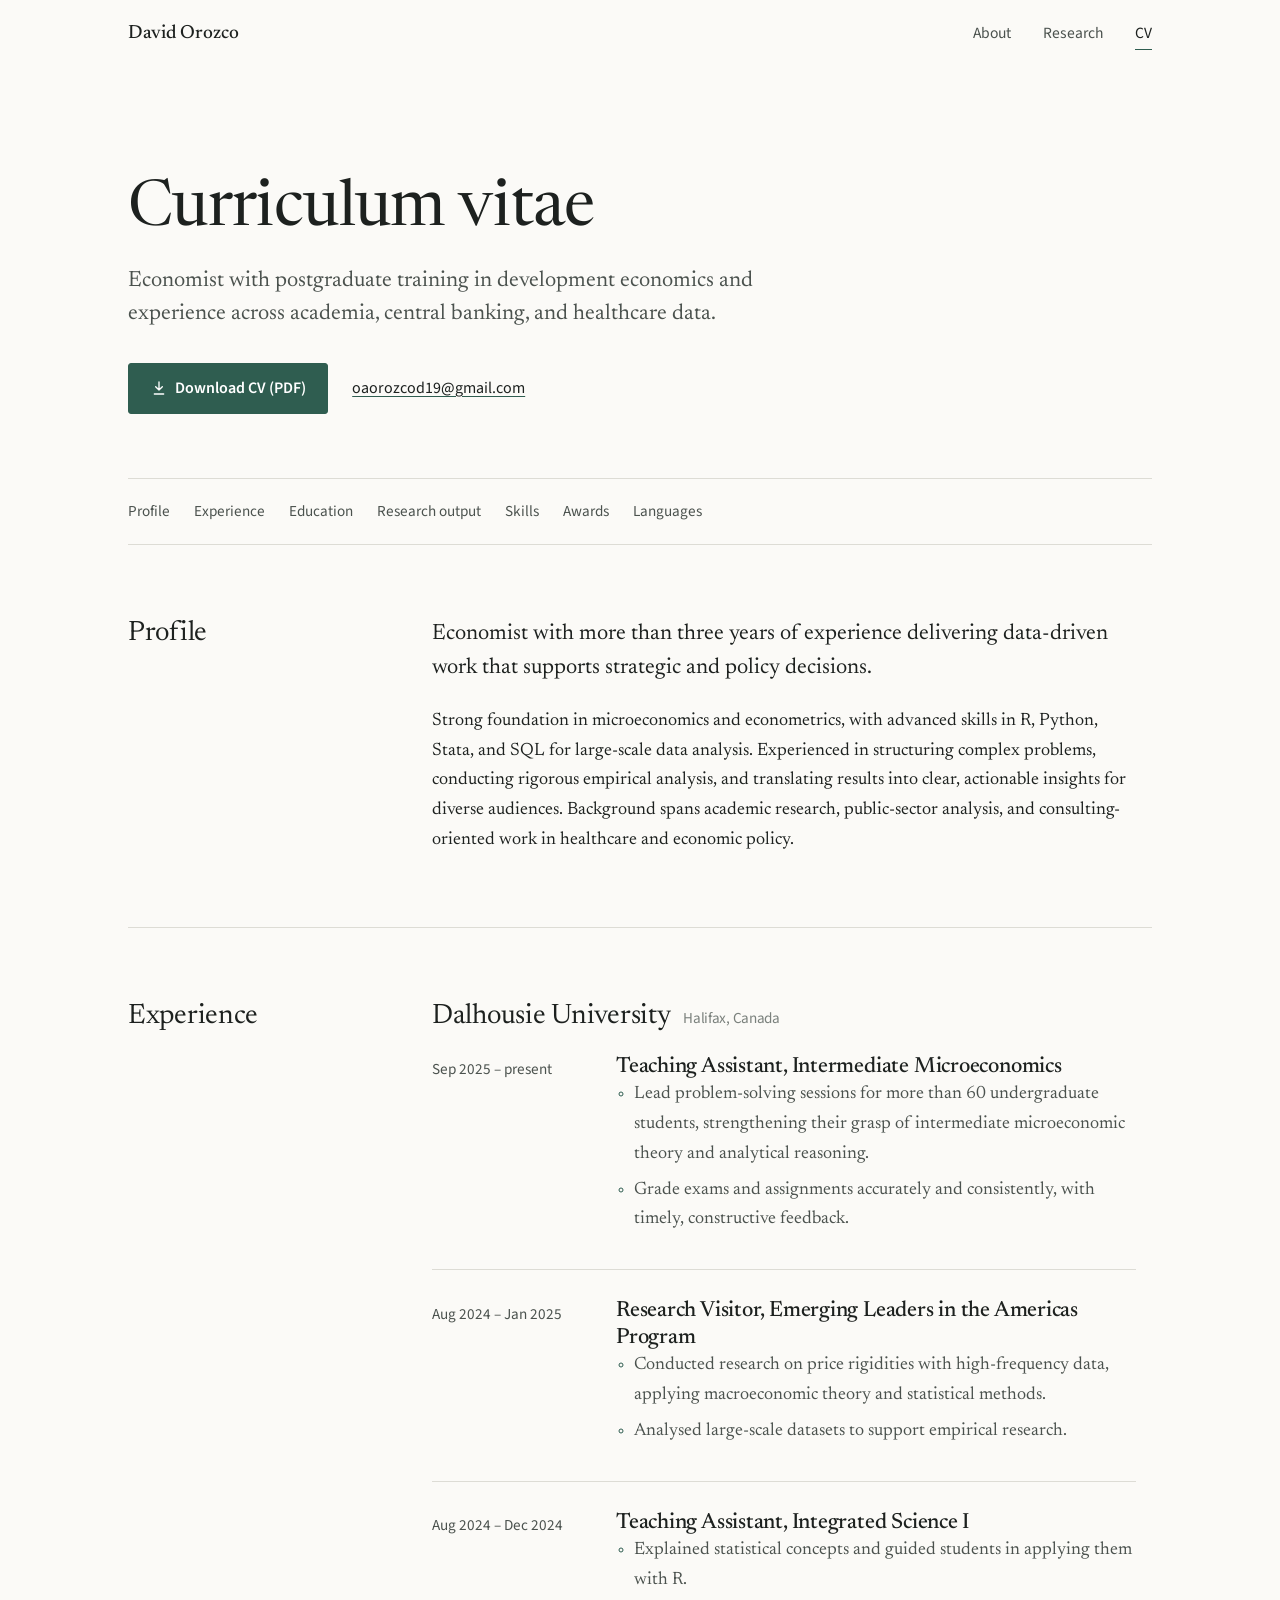
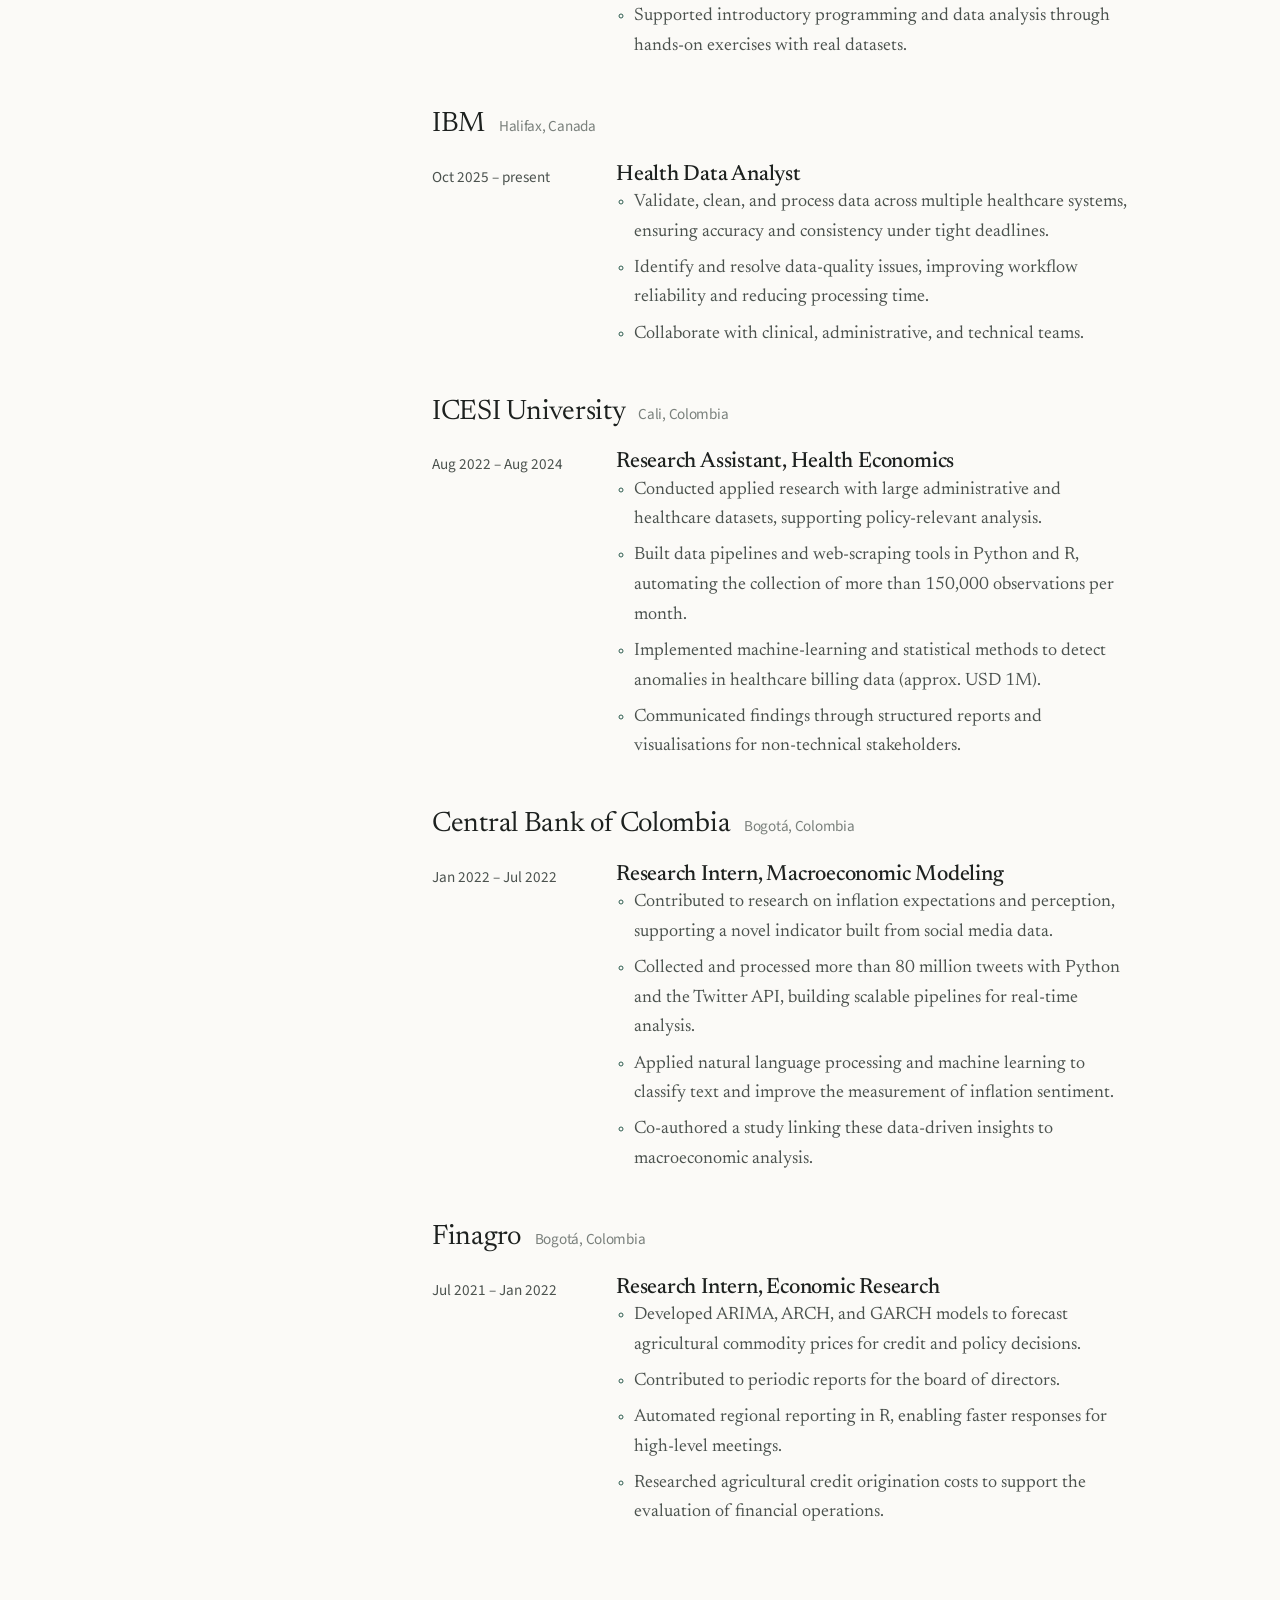
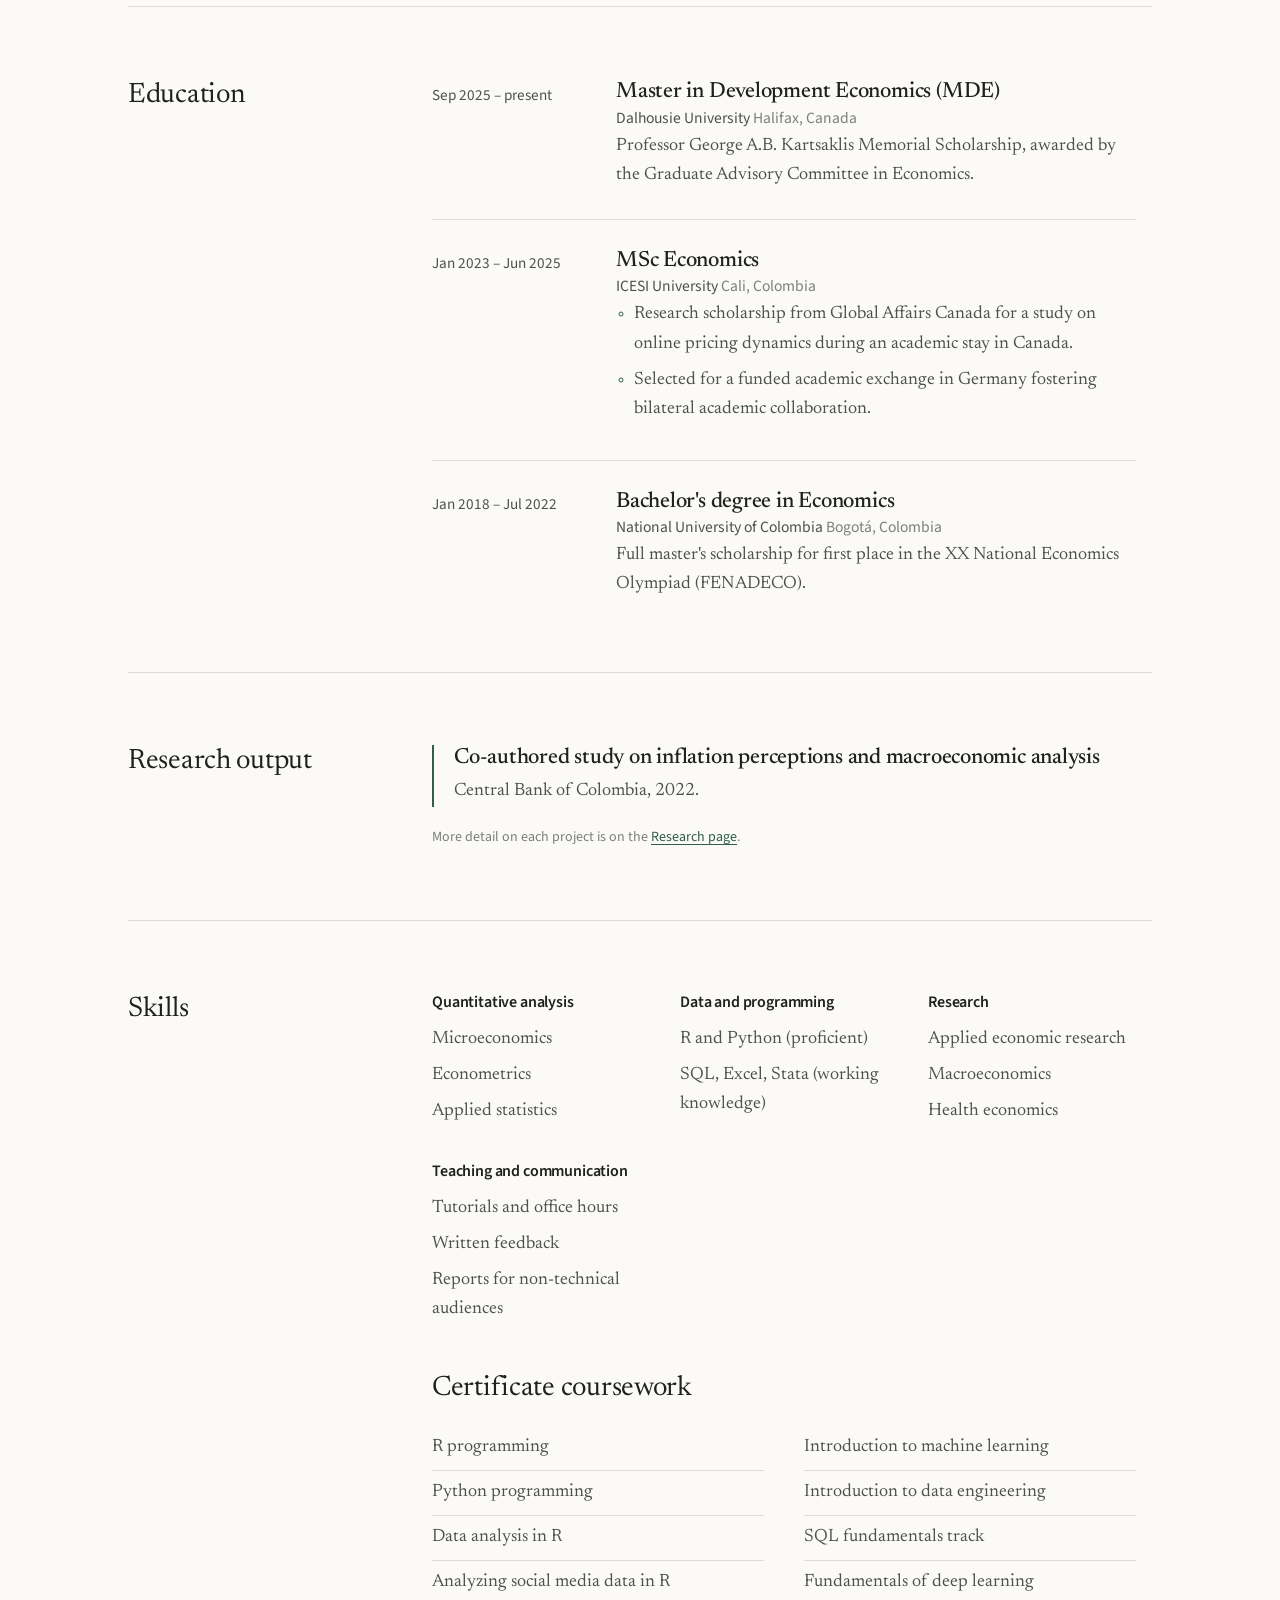
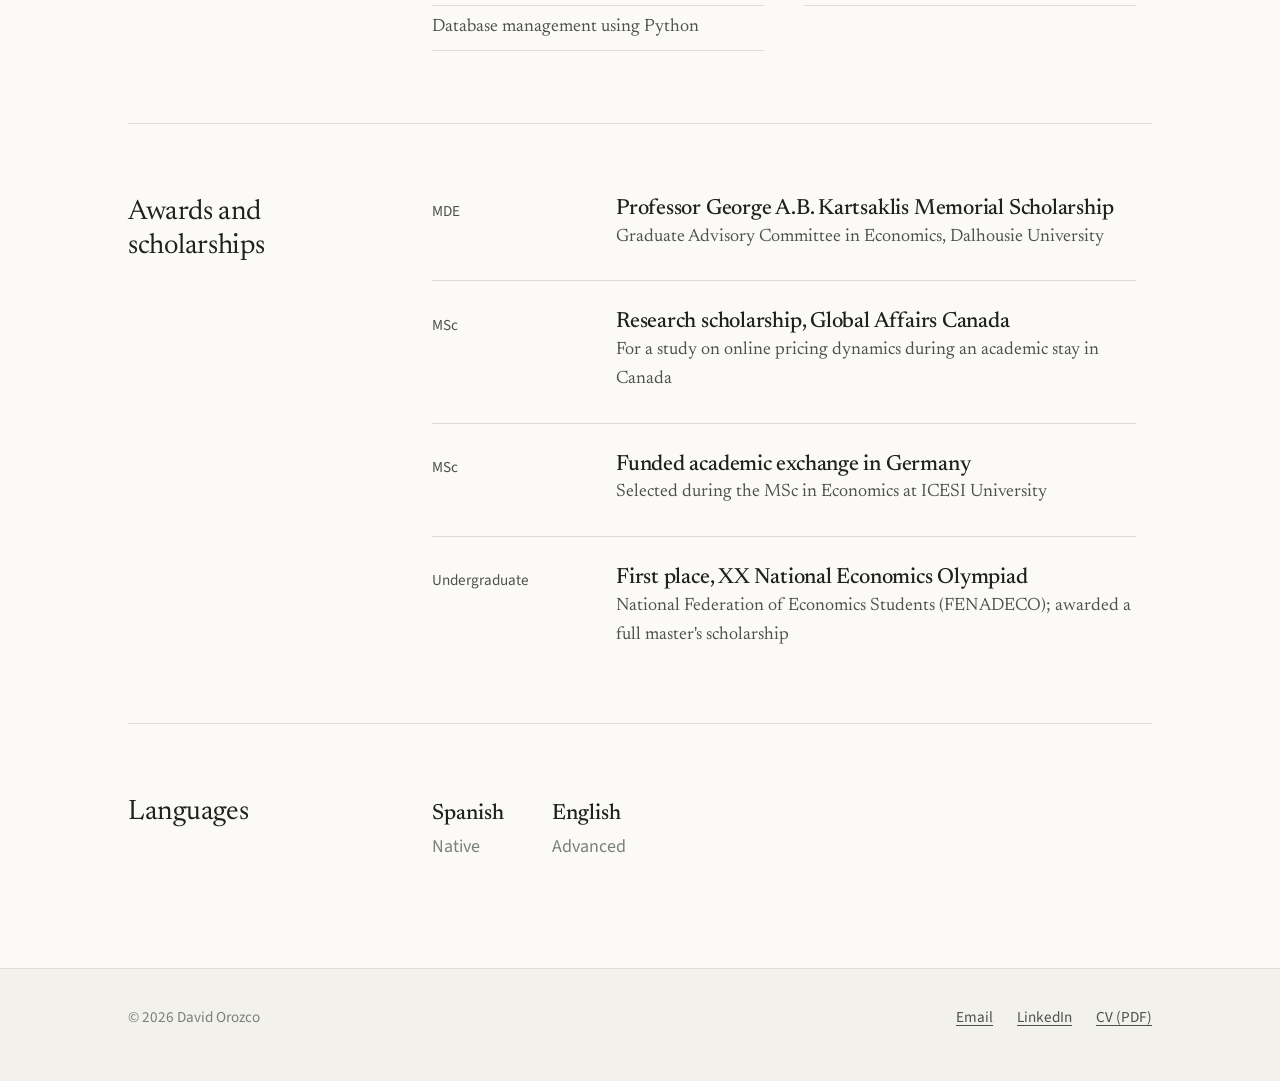
==== cv.html @ cde1f17e "Initial commit" ====
<!DOCTYPE html>
<html lang="en">
<head>
  <meta charset="utf-8">
  <meta name="viewport" content="width=device-width, initial-scale=1">
  <title>CV | David Orozco</title>
  <meta name="description" content="Curriculum vitae of David Orozco, economist.">
  <link rel="icon" href="assets/img/favicon.svg" type="image/svg+xml">
  <link rel="preconnect" href="https://fonts.googleapis.com">
  <link rel="preconnect" href="https://fonts.gstatic.com" crossorigin>
  <link href="https://fonts.googleapis.com/css2?family=Newsreader:ital,opsz,wght@0,6..72,300..600;1,6..72,400&family=Source+Sans+3:wght@400;600&display=swap" rel="stylesheet">
  <link rel="stylesheet" href="styles.css">
  <script>document.documentElement.classList.add('js');</script>
</head>
<body>
  <a class="skip-link" href="#main">Skip to content</a>

  <header class="site-header">
    <div class="site-header__inner">
      <a class="site-name" href="index.html">David Orozco</a>
      <button class="nav-toggle" type="button" aria-expanded="false" aria-controls="site-nav">Menu</button>
      <nav class="site-nav" id="site-nav" aria-label="Main">
        <ul>
          <li><a href="index.html">About</a></li>
          <li><a href="research.html">Research</a></li>
          <li><a href="cv.html" aria-current="page">CV</a></li>
        </ul>
      </nav>
    </div>
  </header>

  <main id="main">
    <div class="wrap">

      <header class="page-intro">
        <h1>Curriculum vitae</h1>
        <p>Economist with postgraduate training in development economics and experience across academia, central banking, and healthcare data.</p>
        <div class="actions">
          <a class="button" href="assets/cv/David_Orozco_CV.pdf" download>
            <svg class="icon" viewBox="0 0 24 24" fill="none" stroke="currentColor" stroke-width="2" stroke-linecap="round" stroke-linejoin="round" aria-hidden="true"><path d="M12 3v12M7 10l5 5 5-5M5 21h14"/></svg>
            Download CV (PDF)
          </a>
          <a class="text-link" href="mailto:oaorozcod19@gmail.com">oaorozcod19@gmail.com</a>
        </div>
      </header>

      <nav aria-label="CV sections">
        <ul class="cv-contents">
          <li><a href="#profile">Profile</a></li>
          <li><a href="#experience">Experience</a></li>
          <li><a href="#education">Education</a></li>
          <li><a href="#output">Research output</a></li>
          <li><a href="#skills">Skills</a></li>
          <li><a href="#awards">Awards</a></li>
          <li><a href="#languages">Languages</a></li>
        </ul>
      </nav>

      <!-- ===== Profile ===== -->
      <section class="section" aria-labelledby="profile">
        <h2 class="section__title" id="profile">Profile</h2>
        <div class="section__body">
          <p class="lede">Economist with more than three years of experience delivering data-driven work that supports strategic and policy decisions.</p>
          <p>Strong foundation in microeconomics and econometrics, with advanced skills in R, Python, Stata, and SQL for large-scale data analysis. Experienced in structuring complex problems, conducting rigorous empirical analysis, and translating results into clear, actionable insights for diverse audiences. Background spans academic research, public-sector analysis, and consulting-oriented work in healthcare and economic policy.</p>
        </div>
      </section>

      <!-- ===== Experience ===== -->
      <section class="section" aria-labelledby="experience">
        <h2 class="section__title" id="experience">Experience</h2>
        <div class="section__body">

          <!-- Dalhousie -->
          <div class="org-group">
            <h3 class="org-group__name">Dalhousie University <small>Halifax, Canada</small></h3>
            <ul class="entries">
              <li class="entry">
                <p class="entry__date">Sep 2025 – present</p>
                <div>
                  <h4 class="entry__title">Teaching Assistant, Intermediate Microeconomics</h4>
                  <ul>
                    <li>Lead problem-solving sessions for more than 60 undergraduate students, strengthening their grasp of intermediate microeconomic theory and analytical reasoning.</li>
                    <li>Grade exams and assignments accurately and consistently, with timely, constructive feedback.</li>
                  </ul>
                </div>
              </li>
              <li class="entry">
                <p class="entry__date">Aug 2024 – Jan 2025</p>
                <div>
                  <h4 class="entry__title">Research Visitor, Emerging Leaders in the Americas Program</h4>
                  <ul>
                    <li>Conducted research on price rigidities with high-frequency data, applying macroeconomic theory and statistical methods.</li>
                    <li>Analysed large-scale datasets to support empirical research.</li>
                  </ul>
                </div>
              </li>
              <li class="entry">
                <p class="entry__date">Aug 2024 – Dec 2024</p>
                <div>
                  <h4 class="entry__title">Teaching Assistant, Integrated Science I</h4>
                  <ul>
                    <li>Explained statistical concepts and guided students in applying them with R.</li>
                    <li>Supported introductory programming and data analysis through hands-on exercises with real datasets.</li>
                  </ul>
                </div>
              </li>
            </ul>
          </div>

          <!-- IBM -->
          <div class="org-group">
            <h3 class="org-group__name">IBM <small>Halifax, Canada</small></h3>
            <ul class="entries">
              <li class="entry">
                <p class="entry__date">Oct 2025 – present</p>
                <div>
                  <h4 class="entry__title">Health Data Analyst</h4>
                  <ul>
                    <li>Validate, clean, and process data across multiple healthcare systems, ensuring accuracy and consistency under tight deadlines.</li>
                    <li>Identify and resolve data-quality issues, improving workflow reliability and reducing processing time.</li>
                    <li>Collaborate with clinical, administrative, and technical teams.</li>
                  </ul>
                </div>
              </li>
            </ul>
          </div>

          <!-- ICESI -->
          <div class="org-group">
            <h3 class="org-group__name">ICESI University <small>Cali, Colombia</small></h3>
            <ul class="entries">
              <li class="entry">
                <p class="entry__date">Aug 2022 – Aug 2024</p>
                <div>
                  <h4 class="entry__title">Research Assistant, Health Economics</h4>
                  <ul>
                    <li>Conducted applied research with large administrative and healthcare datasets, supporting policy-relevant analysis.</li>
                    <li>Built data pipelines and web-scraping tools in Python and R, automating the collection of more than 150,000 observations per month.</li>
                    <li>Implemented machine-learning and statistical methods to detect anomalies in healthcare billing data (approx. USD 1M).</li>
                    <li>Communicated findings through structured reports and visualisations for non-technical stakeholders.</li>
                  </ul>
                </div>
              </li>
            </ul>
          </div>

          <!-- Central Bank -->
          <div class="org-group">
            <h3 class="org-group__name">Central Bank of Colombia <small>Bogotá, Colombia</small></h3>
            <ul class="entries">
              <li class="entry">
                <p class="entry__date">Jan 2022 – Jul 2022</p>
                <div>
                  <h4 class="entry__title">Research Intern, Macroeconomic Modeling</h4>
                  <ul>
                    <li>Contributed to research on inflation expectations and perception, supporting a novel indicator built from social media data.</li>
                    <li>Collected and processed more than 80 million tweets with Python and the Twitter API, building scalable pipelines for real-time analysis.</li>
                    <li>Applied natural language processing and machine learning to classify text and improve the measurement of inflation sentiment.</li>
                    <li>Co-authored a study linking these data-driven insights to macroeconomic analysis.</li>
                  </ul>
                </div>
              </li>
            </ul>
          </div>

          <!-- Finagro -->
          <div class="org-group">
            <h3 class="org-group__name">Finagro <small>Bogotá, Colombia</small></h3>
            <ul class="entries">
              <li class="entry">
                <p class="entry__date">Jul 2021 – Jan 2022</p>
                <div>
                  <h4 class="entry__title">Research Intern, Economic Research</h4>
                  <ul>
                    <li>Developed ARIMA, ARCH, and GARCH models to forecast agricultural commodity prices for credit and policy decisions.</li>
                    <li>Contributed to periodic reports for the board of directors.</li>
                    <li>Automated regional reporting in R, enabling faster responses for high-level meetings.</li>
                    <li>Researched agricultural credit origination costs to support the evaluation of financial operations.</li>
                  </ul>
                </div>
              </li>
            </ul>
          </div>

        </div>
      </section>

      <!-- ===== Education ===== -->
      <section class="section" aria-labelledby="education">
        <h2 class="section__title" id="education">Education</h2>
        <div class="section__body">
          <ul class="entries">
            <li class="entry">
              <p class="entry__date">Sep 2025 – present</p>
              <div>
                <h3 class="entry__title">Master in Development Economics (MDE)</h3>
                <p class="entry__org">Dalhousie University <span class="place">Halifax, Canada</span></p>
                <p>Professor George A.B. Kartsaklis Memorial Scholarship, awarded by the Graduate Advisory Committee in Economics.</p>
              </div>
            </li>
            <li class="entry">
              <p class="entry__date">Jan 2023 – Jun 2025</p>
              <div>
                <h3 class="entry__title">MSc Economics</h3>
                <p class="entry__org">ICESI University <span class="place">Cali, Colombia</span></p>
                <ul>
                  <li>Research scholarship from Global Affairs Canada for a study on online pricing dynamics during an academic stay in Canada.</li>
                  <li>Selected for a funded academic exchange in Germany fostering bilateral academic collaboration.</li>
                </ul>
              </div>
            </li>
            <li class="entry">
              <p class="entry__date">Jan 2018 – Jul 2022</p>
              <div>
                <h3 class="entry__title">Bachelor's degree in Economics</h3>
                <p class="entry__org">National University of Colombia <span class="place">Bogotá, Colombia</span></p>
                <p>Full master's scholarship for first place in the XX National Economics Olympiad (FENADECO).</p>
              </div>
            </li>
          </ul>
        </div>
      </section>

      <!-- ===== Research output ===== -->
      <section class="section" aria-labelledby="output">
        <h2 class="section__title" id="output">Research output</h2>
        <div class="section__body">
          <div class="output-item">
            <h3>Co-authored study on inflation perceptions and macroeconomic analysis</h3>
            <p>Central Bank of Colombia, 2022.</p>
          </div>
          <p class="section__note" style="margin-top:1.25rem">More detail on each project is on the <a href="research.html">Research page</a>.</p>
        </div>
      </section>

      <!-- ===== Skills ===== -->
      <section class="section" aria-labelledby="skills">
        <h2 class="section__title" id="skills">Skills</h2>
        <div class="section__body">
          <div class="tool-groups">
            <div>
              <h3>Quantitative analysis</h3>
              <ul>
                <li>Microeconomics</li>
                <li>Econometrics</li>
                <li>Applied statistics</li>
              </ul>
            </div>
            <div>
              <h3>Data and programming</h3>
              <ul>
                <li>R and Python (proficient)</li>
                <li>SQL, Excel, Stata (working knowledge)</li>
              </ul>
            </div>
            <div>
              <h3>Research</h3>
              <ul>
                <li>Applied economic research</li>
                <li>Macroeconomics</li>
                <li>Health economics</li>
              </ul>
            </div>
            <div>
              <h3>Teaching and communication</h3>
              <ul>
                <li>Tutorials and office hours</li>
                <li>Written feedback</li>
                <li>Reports for non-technical audiences</li>
              </ul>
            </div>
          </div>

          <h3 class="org-group__name" style="margin-top:2.75rem">Certificate coursework</h3>
          <ul class="cert-list">
            <li>R programming</li>
            <li>Python programming</li>
            <li>Data analysis in R</li>
            <li>Analyzing social media data in R</li>
            <li>Database management using Python</li>
            <li>Introduction to machine learning</li>
            <li>Introduction to data engineering</li>
            <li>SQL fundamentals track</li>
            <li>Fundamentals of deep learning</li>
          </ul>
        </div>
      </section>

      <!-- ===== Awards ===== -->
      <section class="section" aria-labelledby="awards">
        <h2 class="section__title" id="awards">Awards and scholarships</h2>
        <div class="section__body">
          <ul class="entries">
            <li class="entry">
              <p class="entry__date">MDE</p>
              <div>
                <h3 class="entry__title">Professor George A.B. Kartsaklis Memorial Scholarship</h3>
                <p>Graduate Advisory Committee in Economics, Dalhousie University</p>
              </div>
            </li>
            <li class="entry">
              <p class="entry__date">MSc</p>
              <div>
                <h3 class="entry__title">Research scholarship, Global Affairs Canada</h3>
                <p>For a study on online pricing dynamics during an academic stay in Canada</p>
              </div>
            </li>
            <li class="entry">
              <p class="entry__date">MSc</p>
              <div>
                <h3 class="entry__title">Funded academic exchange in Germany</h3>
                <p>Selected during the MSc in Economics at ICESI University</p>
              </div>
            </li>
            <li class="entry">
              <p class="entry__date">Undergraduate</p>
              <div>
                <h3 class="entry__title">First place, XX National Economics Olympiad</h3>
                <p>National Federation of Economics Students (FENADECO); awarded a full master's scholarship</p>
              </div>
            </li>
          </ul>
        </div>
      </section>

      <!-- ===== Languages ===== -->
      <section class="section" aria-labelledby="languages">
        <h2 class="section__title" id="languages">Languages</h2>
        <div class="section__body">
          <ul class="lang-list">
            <li><strong>Spanish</strong><span>Native</span></li>
            <li><strong>English</strong><span>Advanced</span></li>
          </ul>
        </div>
      </section>

    </div>
  </main>

  <footer class="site-footer">
    <div class="site-footer__inner">
      <p>&copy; <span data-year>2026</span> David Orozco</p>
      <ul>
        <li><a href="mailto:oaorozcod19@gmail.com">Email</a></li>
        <li><a href="https://www.linkedin.com/in/davoroz06/" target="_blank" rel="noopener">LinkedIn</a></li>
        <li><a href="assets/cv/David_Orozco_CV.pdf" download>CV (PDF)</a></li>
      </ul>
    </div>
  </footer>

  <script src="script.js"></script>
</body>
</html>
---- styles.css ----
/* ==========================================================================
   David Orozco — Academic website
   One stylesheet for all pages. Edit the tokens in :root to restyle the site.
   ========================================================================== */

/* ---------- 1. Design tokens ---------- */
:root {
  /* Colour */
  --paper:        #FBFAF7;   /* page background, warm light */
  --paper-deep:   #F2F1EC;   /* subtle panels */
  --ink:          #1D211F;   /* main text */
  --ink-soft:     #4B524E;   /* secondary text */
  --ink-faint:    #7A807C;   /* dates, meta */
  --rule:         #DDDCD5;   /* hairlines */
  --accent:       #2F5D50;   /* bottle green: the single accent */
  --accent-dark:  #224238;
  --accent-tint:  #E6EEEA;

  /* Type */
  --serif: "Newsreader", "Iowan Old Style", "Palatino Linotype", Palatino, Georgia, serif;
  --sans:  "Source Sans 3", "Segoe UI", "Helvetica Neue", Arial, sans-serif;

  /* Scale (roughly a 1.25 ratio) */
  --fs-small: 0.875rem;
  --fs-base:  1.125rem;
  --fs-md:    1.375rem;
  --fs-lg:    1.75rem;
  --fs-xl:    2.25rem;
  --fs-hero:  clamp(2.75rem, 7vw, 5.25rem);

  /* Layout */
  --page-max:  1120px;
  --prose-max: 40rem;
  --gutter:    clamp(1.25rem, 4vw, 3rem);
  --header-h:  4.25rem;
}

/* ---------- 2. Reset & base ---------- */
*, *::before, *::after { box-sizing: border-box; }

html {
  scroll-padding-top: calc(var(--header-h) + 1.5rem);
  -webkit-text-size-adjust: 100%;
}

body {
  margin: 0;
  background: var(--paper);
  color: var(--ink);
  font-family: var(--serif);
  font-size: var(--fs-base);
  line-height: 1.65;
  font-optical-sizing: auto;
  -webkit-font-smoothing: antialiased;
  text-rendering: optimizeLegibility;
}

img, svg { max-width: 100%; display: block; }

a {
  color: var(--accent);
  text-decoration-thickness: 1px;
  text-underline-offset: 0.2em;
}
a:hover { color: var(--accent-dark); text-decoration-thickness: 2px; }

:focus-visible {
  outline: 2px solid var(--accent);
  outline-offset: 3px;
  border-radius: 2px;
}

h1, h2, h3, h4 {
  font-family: var(--serif);
  font-weight: 500;
  line-height: 1.2;
  margin: 0;
  letter-spacing: -0.01em;
}

p { margin: 0 0 1em; }
ul { margin: 0; padding: 0; }

.skip-link {
  position: absolute;
  left: -9999px;
  top: 0.5rem;
  background: var(--ink);
  color: var(--paper);
  padding: 0.5rem 1rem;
  font-family: var(--sans);
  z-index: 100;
}
.skip-link:focus { left: 0.5rem; }

/* ---------- 3. Header & navigation ---------- */
.site-header {
  position: fixed;
  inset: 0 0 auto 0;
  z-index: 50;
  background: rgba(251, 250, 247, 0.94);
  backdrop-filter: saturate(1.2) blur(6px);
  border-bottom: 1px solid transparent;
  transition: border-color 0.2s ease;
}
.site-header.is-scrolled { border-bottom-color: var(--rule); }

.site-header__inner {
  max-width: var(--page-max);
  margin: 0 auto;
  padding: 0 var(--gutter);
  height: var(--header-h);
  display: flex;
  align-items: center;
  justify-content: space-between;
  gap: 1.5rem;
}

.site-name {
  font-family: var(--serif);
  font-size: 1.2rem;
  font-weight: 500;
  color: var(--ink);
  text-decoration: none;
}
.site-name:hover { color: var(--accent); text-decoration: none; }

.site-nav ul {
  list-style: none;
  display: flex;
  gap: 2rem;
}
.site-nav a {
  font-family: var(--sans);
  font-size: 0.975rem;
  color: var(--ink-soft);
  text-decoration: none;
  padding: 0.35rem 0;
  border-bottom: 1.5px solid transparent;
}
.site-nav a:hover { color: var(--ink); }
.site-nav a[aria-current="page"] {
  color: var(--ink);
  border-bottom-color: var(--accent);
}

/* Mobile menu button (hidden on desktop) */
.nav-toggle {
  display: none;
  background: none;
  border: 1px solid var(--rule);
  border-radius: 3px;
  padding: 0.4rem 0.75rem;
  font-family: var(--sans);
  font-size: 0.95rem;
  color: var(--ink);
  cursor: pointer;
}

/* ---------- 4. Page scaffolding ---------- */
main { padding-top: var(--header-h); }

.wrap {
  max-width: var(--page-max);
  margin: 0 auto;
  padding: 0 var(--gutter);
}

/* Page intro used on Research and CV pages */
.page-intro {
  padding: clamp(3.5rem, 9vw, 6.5rem) 0 clamp(2.5rem, 6vw, 4rem);
  border-bottom: 1px solid var(--rule);
}
.page-intro h1 {
  font-size: clamp(2.5rem, 6vw, 4rem);
  font-weight: 400;
  margin-bottom: 1rem;
}
.page-intro p {
  max-width: var(--prose-max);
  color: var(--ink-soft);
  font-size: var(--fs-md);
  line-height: 1.5;
  margin: 0;
}
.page-intro .actions { margin-top: 2rem; }

/* Two-column section: heading on the left, content on the right */
.section {
  display: grid;
  grid-template-columns: minmax(0, 15rem) minmax(0, 1fr);
  gap: 1.5rem 4rem;
  padding: clamp(2.5rem, 6vw, 4.5rem) 0;
  border-bottom: 1px solid var(--rule);
}
.section:last-of-type { border-bottom: 0; }

.section__title {
  font-size: var(--fs-lg);
  font-weight: 400;
  color: var(--ink);
}
.section__note {
  font-family: var(--sans);
  font-size: var(--fs-small);
  color: var(--ink-faint);
  margin-top: 0.6rem;
  line-height: 1.5;
}

.section__body { max-width: 44rem; }
.section__body > p:last-child { margin-bottom: 0; }

.lede {
  font-size: var(--fs-md);
  line-height: 1.55;
  color: var(--ink);
}

/* ---------- 5. Buttons & links ---------- */
.actions {
  display: flex;
  flex-wrap: wrap;
  gap: 0.75rem 1.5rem;
  align-items: center;
}

.button {
  display: inline-flex;
  align-items: center;
  gap: 0.5rem;
  font-family: var(--sans);
  font-size: 1rem;
  font-weight: 600;
  padding: 0.7rem 1.35rem;
  border-radius: 3px;
  background: var(--accent);
  color: #fff;
  text-decoration: none;
  border: 1px solid var(--accent);
  transition: background-color 0.15s ease;
}
.button:hover { background: var(--accent-dark); color: #fff; text-decoration: none; }

.text-link {
  font-family: var(--sans);
  font-size: 1rem;
  color: var(--ink);
  text-decoration: underline;
  text-decoration-color: var(--accent);
}
.text-link:hover { color: var(--accent); }

.icon { width: 1em; height: 1em; flex: none; }

/* ---------- 6. Home hero ---------- */
.hero {
  padding: clamp(3.5rem, 10vw, 7.5rem) 0 0;
}
.hero__name {
  font-size: var(--fs-hero);
  font-weight: 400;
  letter-spacing: -0.025em;
  line-height: 1.02;
}
.hero__role {
  margin-top: 1.25rem;
  max-width: 36rem;
  font-size: var(--fs-md);
  line-height: 1.45;
  color: var(--ink-soft);
}

/* The price-path line: a stylised "sticky price" series.
   A nod to David's research on price rigidities and inflation. */
.price-path {
  margin: clamp(2rem, 5vw, 3.5rem) 0 0;
  width: 100%;
  height: auto;
  color: var(--accent);
}
.price-path path {
  fill: none;
  stroke: currentColor;
  stroke-width: 1.6;
  vector-effect: non-scaling-stroke;
  stroke-linejoin: round;
}
.price-path .baseline { stroke: var(--rule); stroke-width: 1; }

/* Draw the line once on load */
.js .price-path .series {
  stroke-dasharray: var(--len, 3000);
  stroke-dashoffset: var(--len, 3000);
  animation: draw 2.4s cubic-bezier(0.45, 0.05, 0.25, 1) 0.2s forwards;
}
@keyframes draw { to { stroke-dashoffset: 0; } }

.hero__caption {
  font-family: var(--sans);
  font-size: var(--fs-small);
  color: var(--ink-faint);
  margin: 0.6rem 0 0;
}

.hero__intro {
  display: grid;
  grid-template-columns: minmax(0, 1fr) minmax(0, 18rem);
  gap: 2rem 4rem;
  align-items: start;
  padding: clamp(2.5rem, 6vw, 4rem) 0;
  border-bottom: 1px solid var(--rule);
}
.hero__intro .lede { margin: 0; max-width: 38rem; }

.fact-list { list-style: none; font-family: var(--sans); font-size: 0.975rem; }
.fact-list li { padding: 0.55rem 0; border-top: 1px solid var(--rule); }
.fact-list li:last-child { border-bottom: 1px solid var(--rule); }
.fact-list span { display: block; color: var(--ink-faint); font-size: var(--fs-small); }

/* ---------- 7. Interest list & tool list ---------- */
.interest-list { list-style: none; }
.interest-list li {
  padding: 1.1rem 0;
  border-top: 1px solid var(--rule);
}
.interest-list li:first-child { border-top: 0; padding-top: 0; }
.interest-list h3 { font-size: var(--fs-md); margin-bottom: 0.3rem; }
.interest-list p { margin: 0; color: var(--ink-soft); }

.tool-groups {
  display: grid;
  grid-template-columns: repeat(auto-fit, minmax(13rem, 1fr));
  gap: 2rem 2.5rem;
}
.tool-groups h3 {
  font-family: var(--sans);
  font-size: 1rem;
  font-weight: 600;
  margin-bottom: 0.6rem;
}
.tool-groups ul { list-style: none; }
.tool-groups li {
  padding: 0.2rem 0;
  color: var(--ink-soft);
}

.tags { list-style: none; display: flex; flex-wrap: wrap; gap: 0.4rem; margin-top: 0.9rem; }
.tags li {
  font-family: var(--sans);
  font-size: 0.85rem;
  color: var(--accent-dark);
  background: var(--accent-tint);
  padding: 0.15rem 0.6rem;
  border-radius: 2px;
}

/* ---------- 8. Projects (Research page) ---------- */
.project { padding: 2rem 0; border-top: 1px solid var(--rule); }
.project:first-child { border-top: 0; padding-top: 0; }
.project:last-child { padding-bottom: 0; }
.project h3 { font-size: var(--fs-lg); font-weight: 400; margin-bottom: 0.4rem; }
.project__meta {
  font-family: var(--sans);
  font-size: 0.95rem;
  color: var(--ink-faint);
  margin-bottom: 0.9rem;
}
.project p { color: var(--ink); }

.output-item {
  padding-left: 1.25rem;
  border-left: 2px solid var(--accent);
}
.output-item h3 { font-size: var(--fs-md); margin-bottom: 0.35rem; }
.output-item p { margin: 0; color: var(--ink-soft); }

.institutions { list-style: none; }
.institutions li {
  display: grid;
  grid-template-columns: minmax(0, 1fr) minmax(0, 1.3fr);
  gap: 0.25rem 2rem;
  padding: 0.9rem 0;
  border-top: 1px solid var(--rule);
}
.institutions li:first-child { border-top: 0; padding-top: 0; }
.institutions strong { font-weight: 500; }
.institutions span { color: var(--ink-soft); }

/* ---------- 9. CV entries ---------- */
.entries { list-style: none; }
.entry {
  display: grid;
  grid-template-columns: 9.5rem minmax(0, 1fr);
  gap: 0.5rem 2rem;
  padding: 1.75rem 0;
  border-top: 1px solid var(--rule);
}
.entry:first-child { border-top: 0; padding-top: 0; }
.entry:last-child { padding-bottom: 0; }

.entry__date {
  font-family: var(--sans);
  font-size: 0.95rem;
  color: var(--ink-faint);
  font-variant-numeric: tabular-nums;
  padding-top: 0.2rem;
}
.entry__title { font-size: var(--fs-md); font-weight: 500; }
.entry__org {
  font-family: var(--sans);
  font-size: 0.975rem;
  color: var(--accent-dark);
  margin: 0.2rem 0 0.75rem;
}
.entry__org .place { color: var(--ink-faint); }
.entry ul { padding-left: 1.1rem; }
.entry li { margin-bottom: 0.4rem; color: var(--ink-soft); }
.entry li::marker { color: var(--accent); }
.entry p { color: var(--ink-soft); margin: 0; }

/* Organisation header grouping several roles */
.org-group + .org-group { margin-top: 2.5rem; }
.org-group__name {
  font-size: var(--fs-lg);
  font-weight: 400;
  margin-bottom: 1.25rem;
}
.org-group__name small {
  font-family: var(--sans);
  font-size: 0.95rem;
  color: var(--ink-faint);
  margin-left: 0.5rem;
  font-weight: 400;
}

.cert-list {
  list-style: none;
  columns: 2 14rem;
  column-gap: 2.5rem;
}
.cert-list li {
  break-inside: avoid;
  padding: 0.45rem 0;
  border-bottom: 1px solid var(--rule);
  color: var(--ink-soft);
}

.lang-list { list-style: none; display: flex; flex-wrap: wrap; gap: 1rem 3rem; }
.lang-list strong { font-weight: 500; display: block; font-size: var(--fs-md); }
.lang-list span { font-family: var(--sans); color: var(--ink-faint); }

/* In-page CV contents */
.cv-contents {
  display: flex;
  flex-wrap: wrap;
  gap: 0.5rem 1.5rem;
  list-style: none;
  padding: 1.25rem 0;
  border-bottom: 1px solid var(--rule);
  font-family: var(--sans);
  font-size: 0.95rem;
}
.cv-contents a { color: var(--ink-soft); text-decoration: none; }
.cv-contents a:hover { color: var(--accent); text-decoration: underline; }

/* ---------- 10. Contact block & footer ---------- */
.contact-list { list-style: none; font-family: var(--sans); }
.contact-list li {
  display: flex;
  align-items: center;
  gap: 0.75rem;
  padding: 0.7rem 0;
  border-top: 1px solid var(--rule);
}
.contact-list li:first-child { border-top: 0; padding-top: 0; }
.contact-list .icon { color: var(--accent); width: 1.1rem; height: 1.1rem; }

.site-footer {
  margin-top: 2rem;
  background: var(--paper-deep);
  border-top: 1px solid var(--rule);
}
.site-footer__inner {
  max-width: var(--page-max);
  margin: 0 auto;
  padding: 2.25rem var(--gutter);
  display: flex;
  flex-wrap: wrap;
  justify-content: space-between;
  gap: 1rem 2rem;
  font-family: var(--sans);
  font-size: 0.95rem;
  color: var(--ink-faint);
}
.site-footer ul { list-style: none; display: flex; gap: 1.5rem; }
.site-footer a { color: var(--ink-soft); }
.site-footer a:hover { color: var(--accent); }

/* ---------- 11. Responsive ---------- */
@media (max-width: 860px) {
  .section { grid-template-columns: 1fr; gap: 1.25rem; }
  .hero__intro { grid-template-columns: 1fr; }
  .institutions li { grid-template-columns: 1fr; }
}

@media (max-width: 680px) {
  .nav-toggle { display: inline-block; }
  .site-nav {
    position: absolute;
    top: var(--header-h);
    left: 0;
    right: 0;
    background: var(--paper);
    border-bottom: 1px solid var(--rule);
    display: none;
  }
  .site-nav.is-open { display: block; }
  .site-nav ul { flex-direction: column; gap: 0; padding: 0.5rem var(--gutter) 1rem; }
  .site-nav a { display: block; padding: 0.75rem 0; border-bottom: 1px solid var(--rule); }
  .site-nav li:last-child a { border-bottom: 0; }
  .site-nav a[aria-current="page"] { color: var(--accent); border-bottom-color: var(--rule); }

  .entry { grid-template-columns: 1fr; gap: 0.25rem; }
  .org-group__name small { display: block; margin: 0.25rem 0 0; }
}

/* ---------- 12. Motion & print ---------- */
@media (prefers-reduced-motion: reduce) {
  *, *::before, *::after { animation: none !important; transition: none !important; }
  .js .price-path .series { stroke-dashoffset: 0; }
}

@media print {
  .site-header, .site-footer, .nav-toggle, .actions, .cv-contents, .price-path, .hero__caption { display: none !important; }
  main { padding-top: 0; }
  body { background: #fff; font-size: 11pt; }
  .section, .entry { break-inside: avoid; }
  a { color: inherit; text-decoration: none; }
}
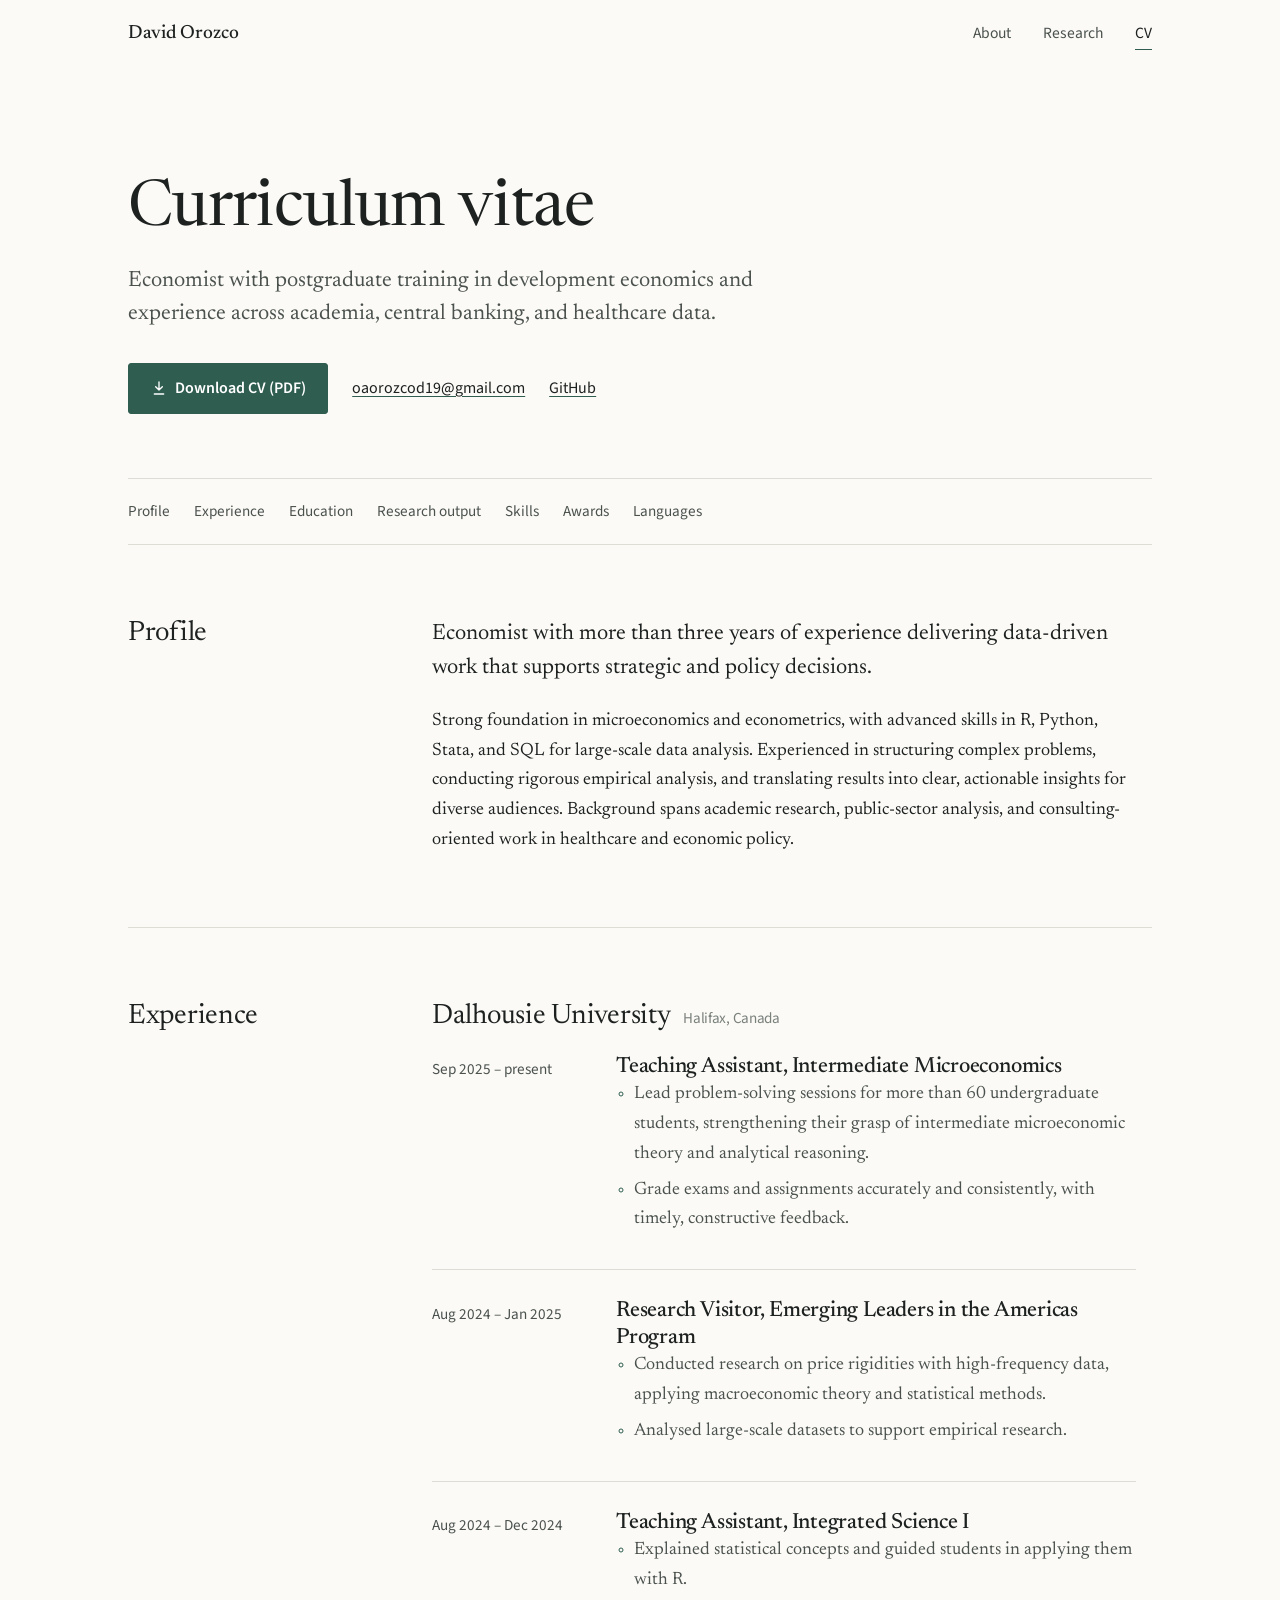
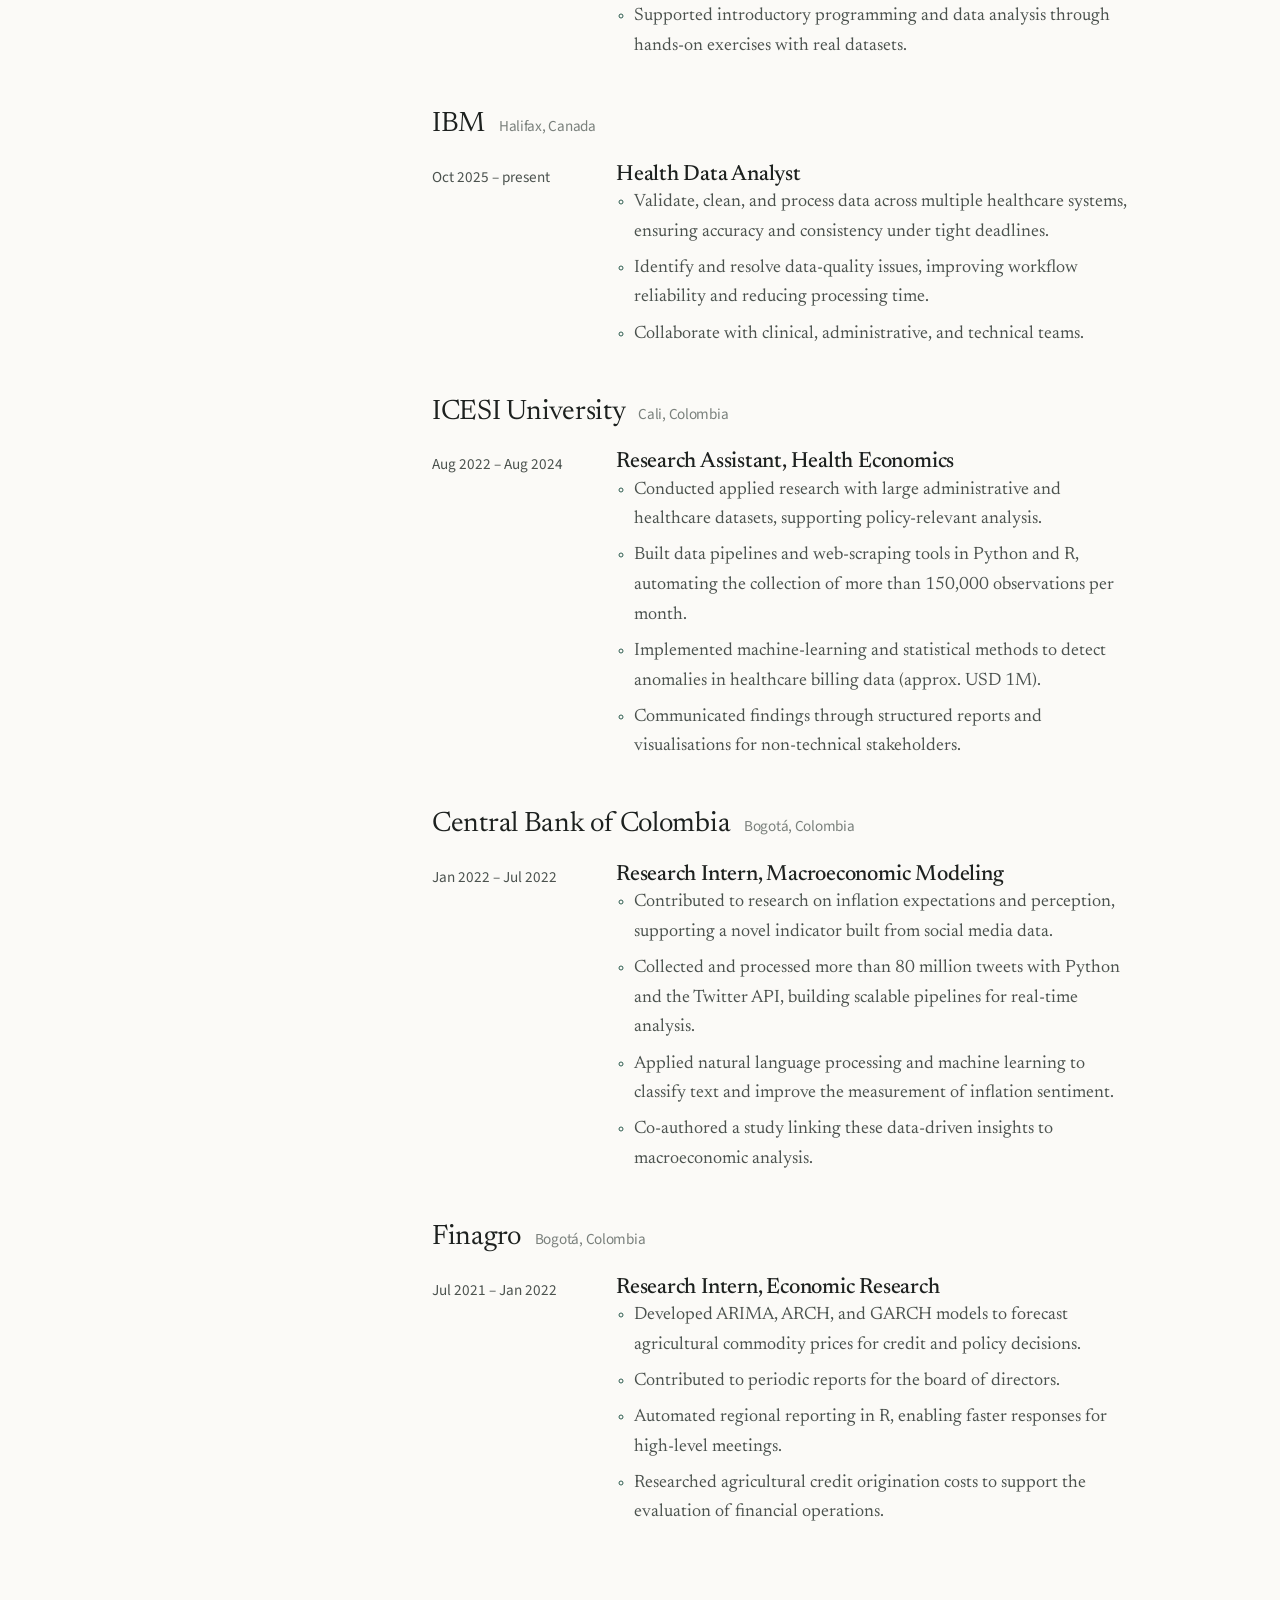
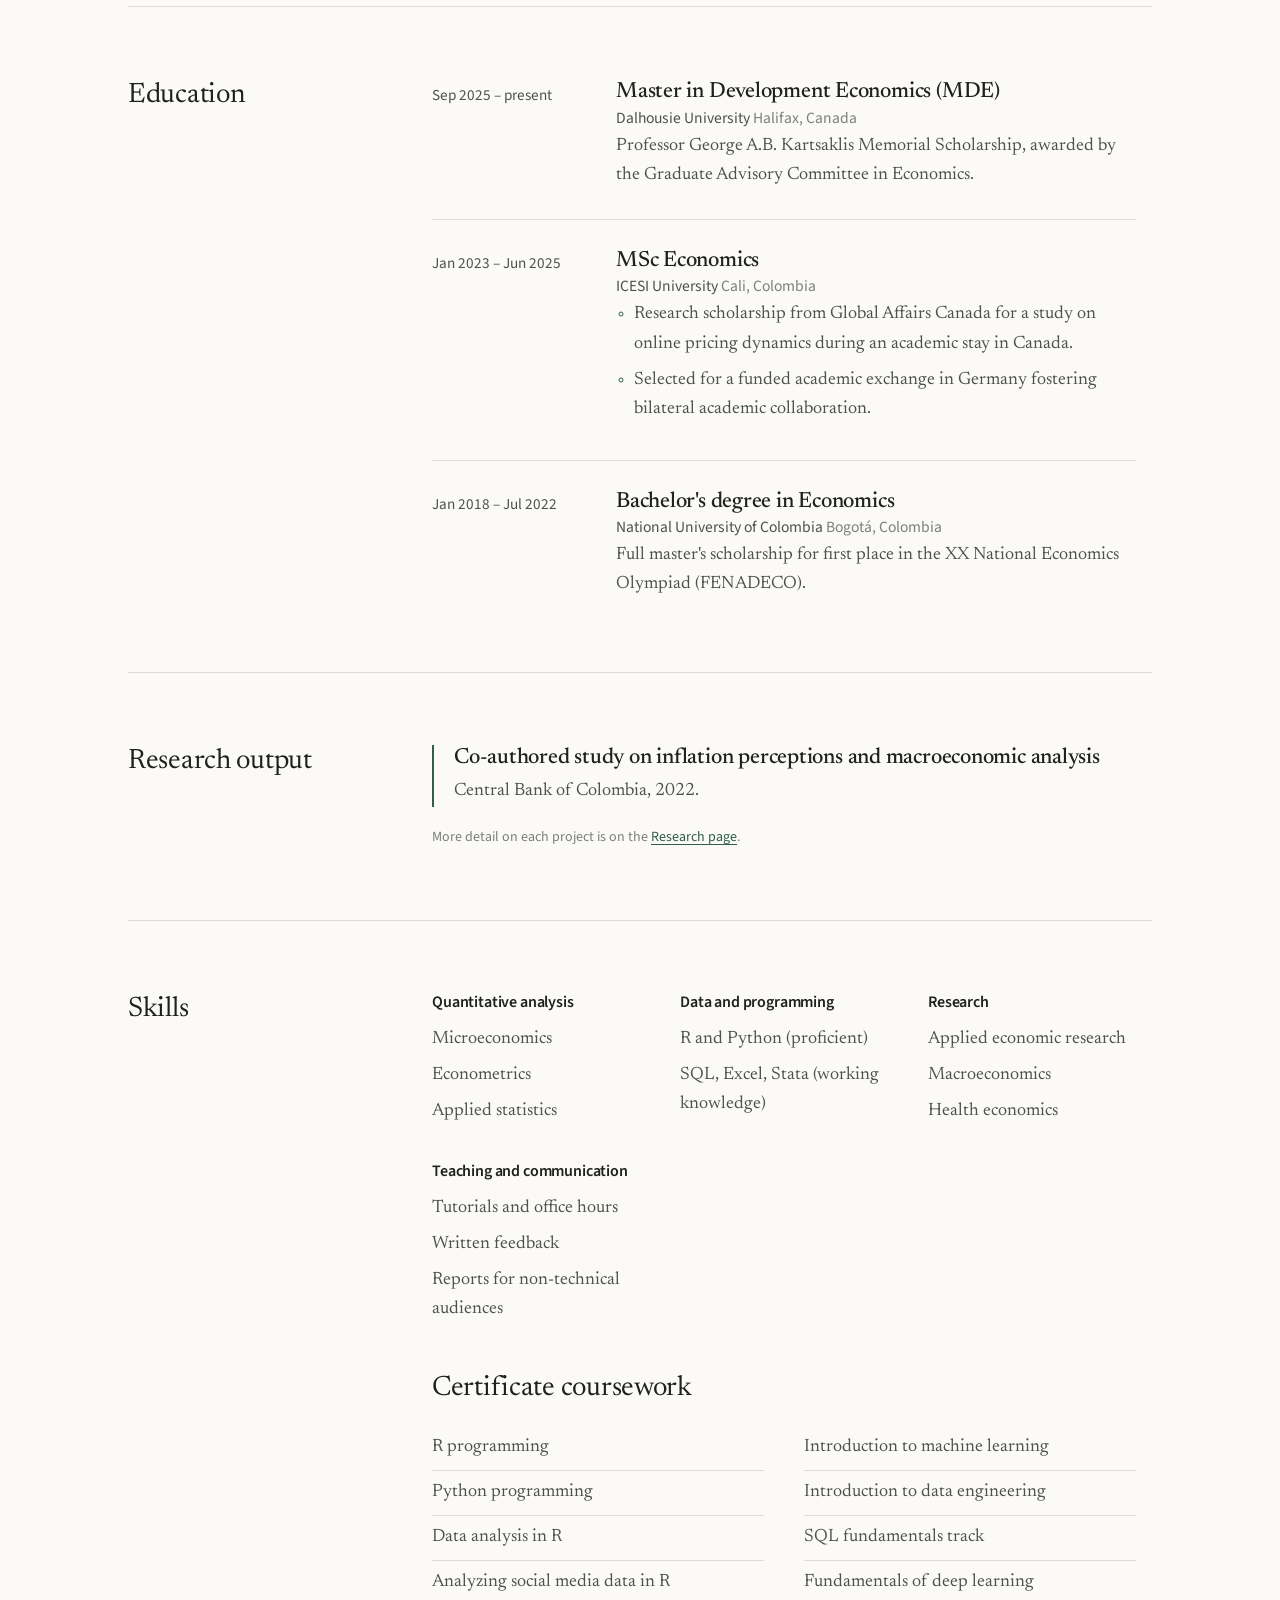
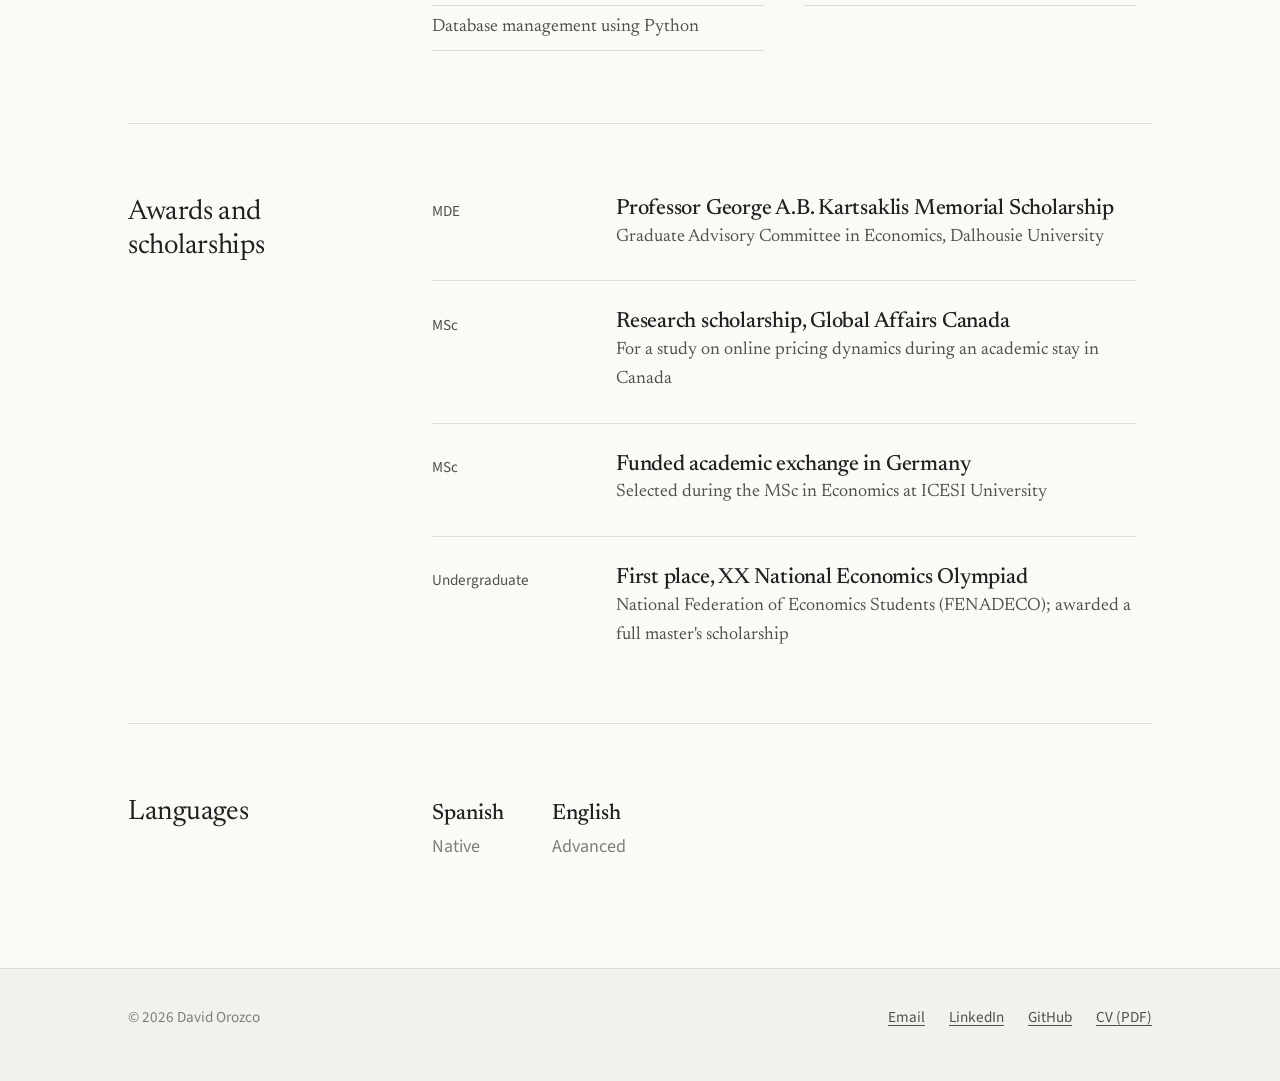
==== commit 389b5a75: "Add GitHub links and price-rigidities repo/dataset links" ====
--- a/cv.html
+++ b/cv.html
@@ -41,6 +41,7 @@
             Download CV (PDF)
           </a>
           <a class="text-link" href="mailto:oaorozcod19@gmail.com">oaorozcod19@gmail.com</a>
+          <a class="text-link" href="https://github.com/davoroz" target="_blank" rel="noopener">GitHub</a>
         </div>
       </header>
 
@@ -343,6 +344,7 @@
       <ul>
         <li><a href="mailto:oaorozcod19@gmail.com">Email</a></li>
         <li><a href="https://www.linkedin.com/in/davoroz06/" target="_blank" rel="noopener">LinkedIn</a></li>
+        <li><a href="https://github.com/davoroz" target="_blank" rel="noopener">GitHub</a></li>
         <li><a href="assets/cv/David_Orozco_CV.pdf" download>CV (PDF)</a></li>
       </ul>
     </div>
--- a/styles.css
+++ b/styles.css
@@ -367,6 +367,16 @@
   margin-bottom: 0.9rem;
 }
 .project p { color: var(--ink); }
+.project__links {
+  list-style: none;
+  padding: 0;
+  margin: 1.25rem 0 0;
+  display: flex;
+  flex-wrap: wrap;
+  gap: 0.6rem 1.75rem;
+}
+.project__links a { display: inline-flex; align-items: center; gap: 0.45rem; }
+.project__links .icon { color: var(--accent); }
 
 .output-item {
   padding-left: 1.25rem;
@@ -493,7 +503,7 @@
   font-size: 0.95rem;
   color: var(--ink-faint);
 }
-.site-footer ul { list-style: none; display: flex; gap: 1.5rem; }
+.site-footer ul { list-style: none; display: flex; flex-wrap: wrap; gap: 0.5rem 1.5rem; }
 .site-footer a { color: var(--ink-soft); }
 .site-footer a:hover { color: var(--accent); }
 
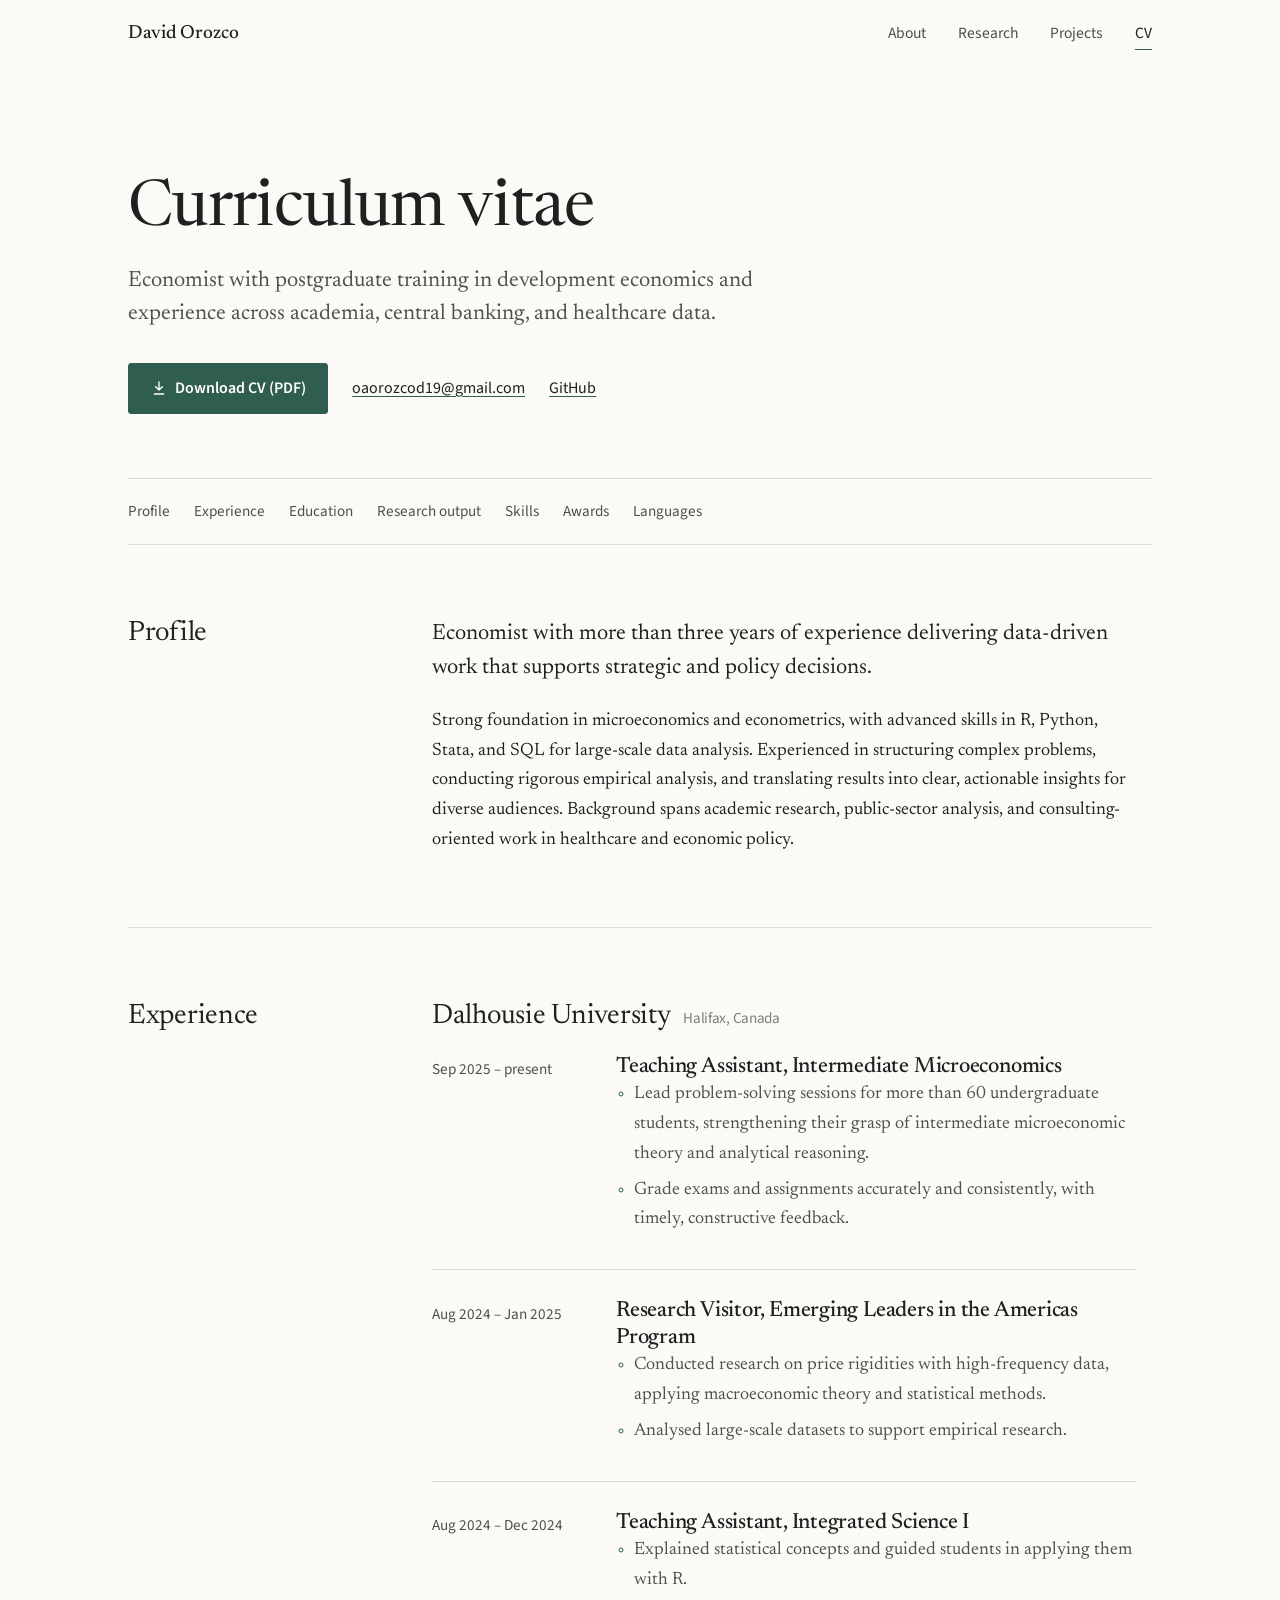
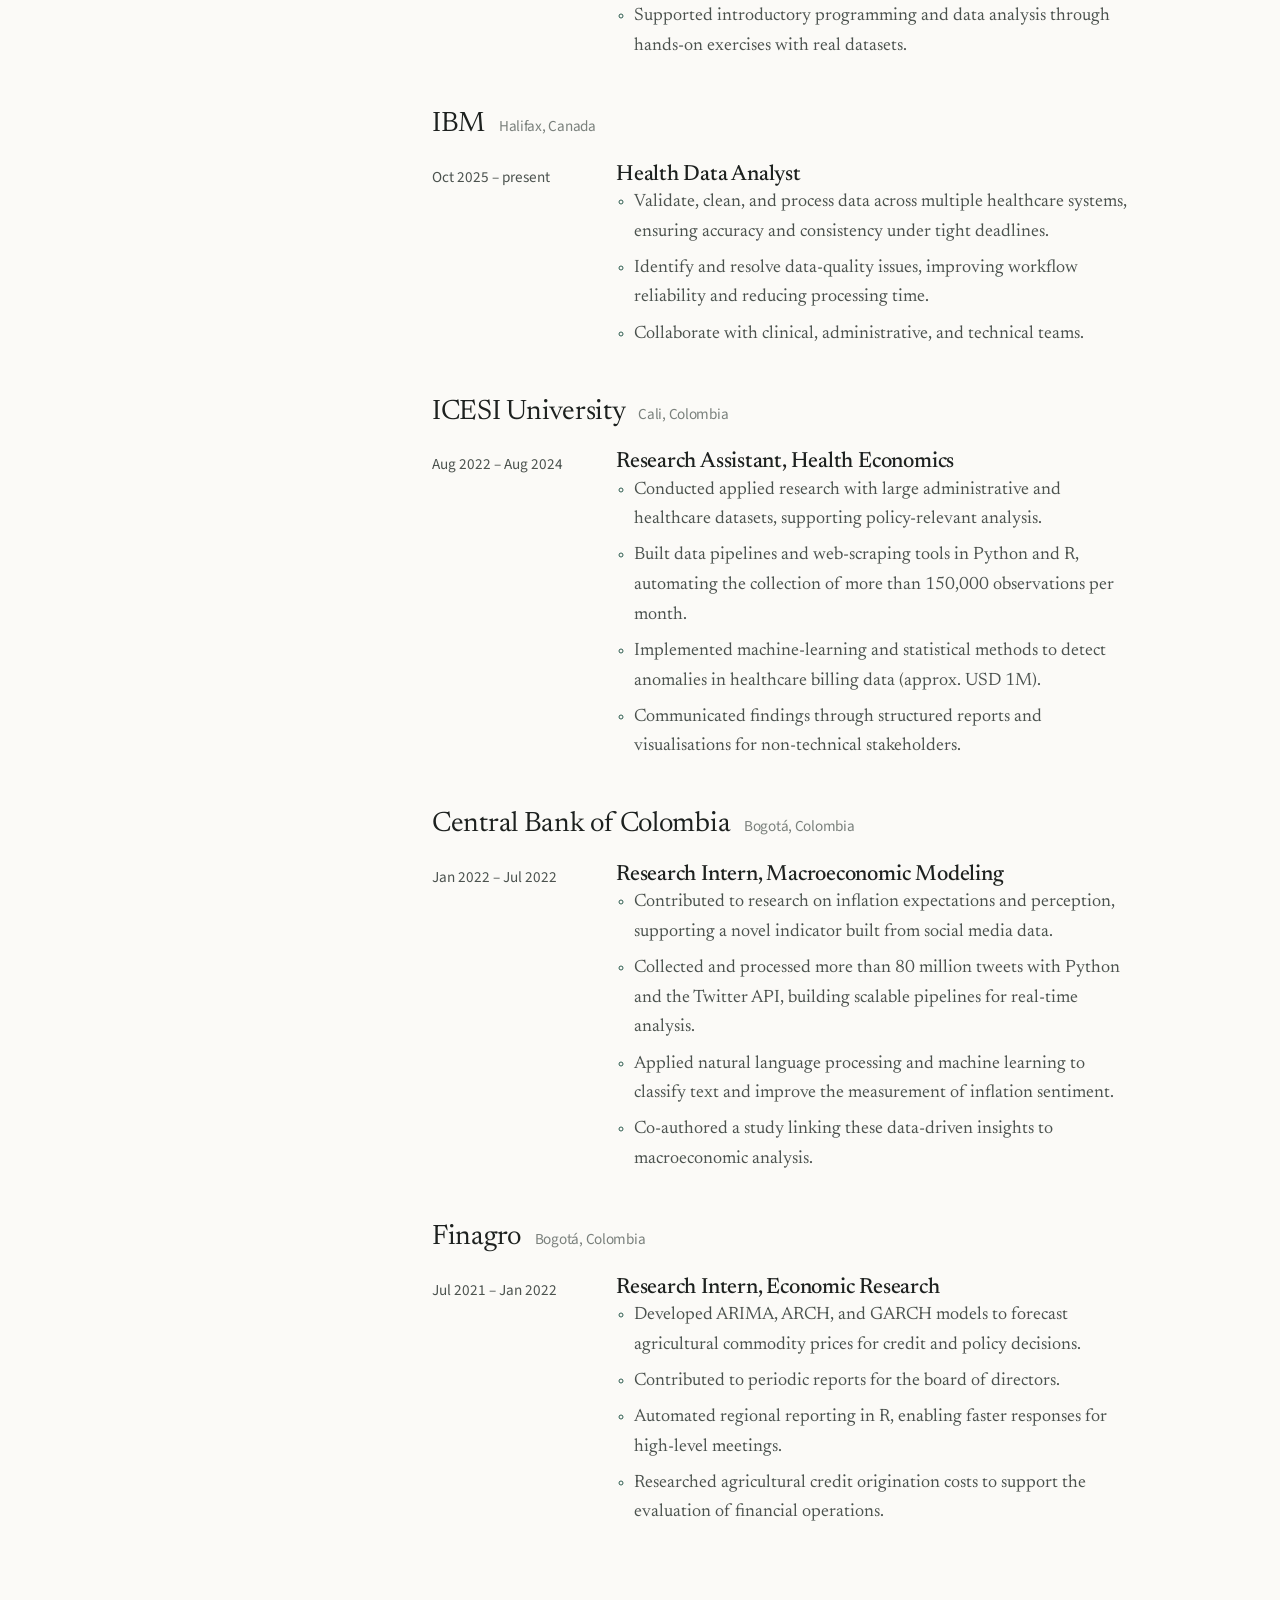
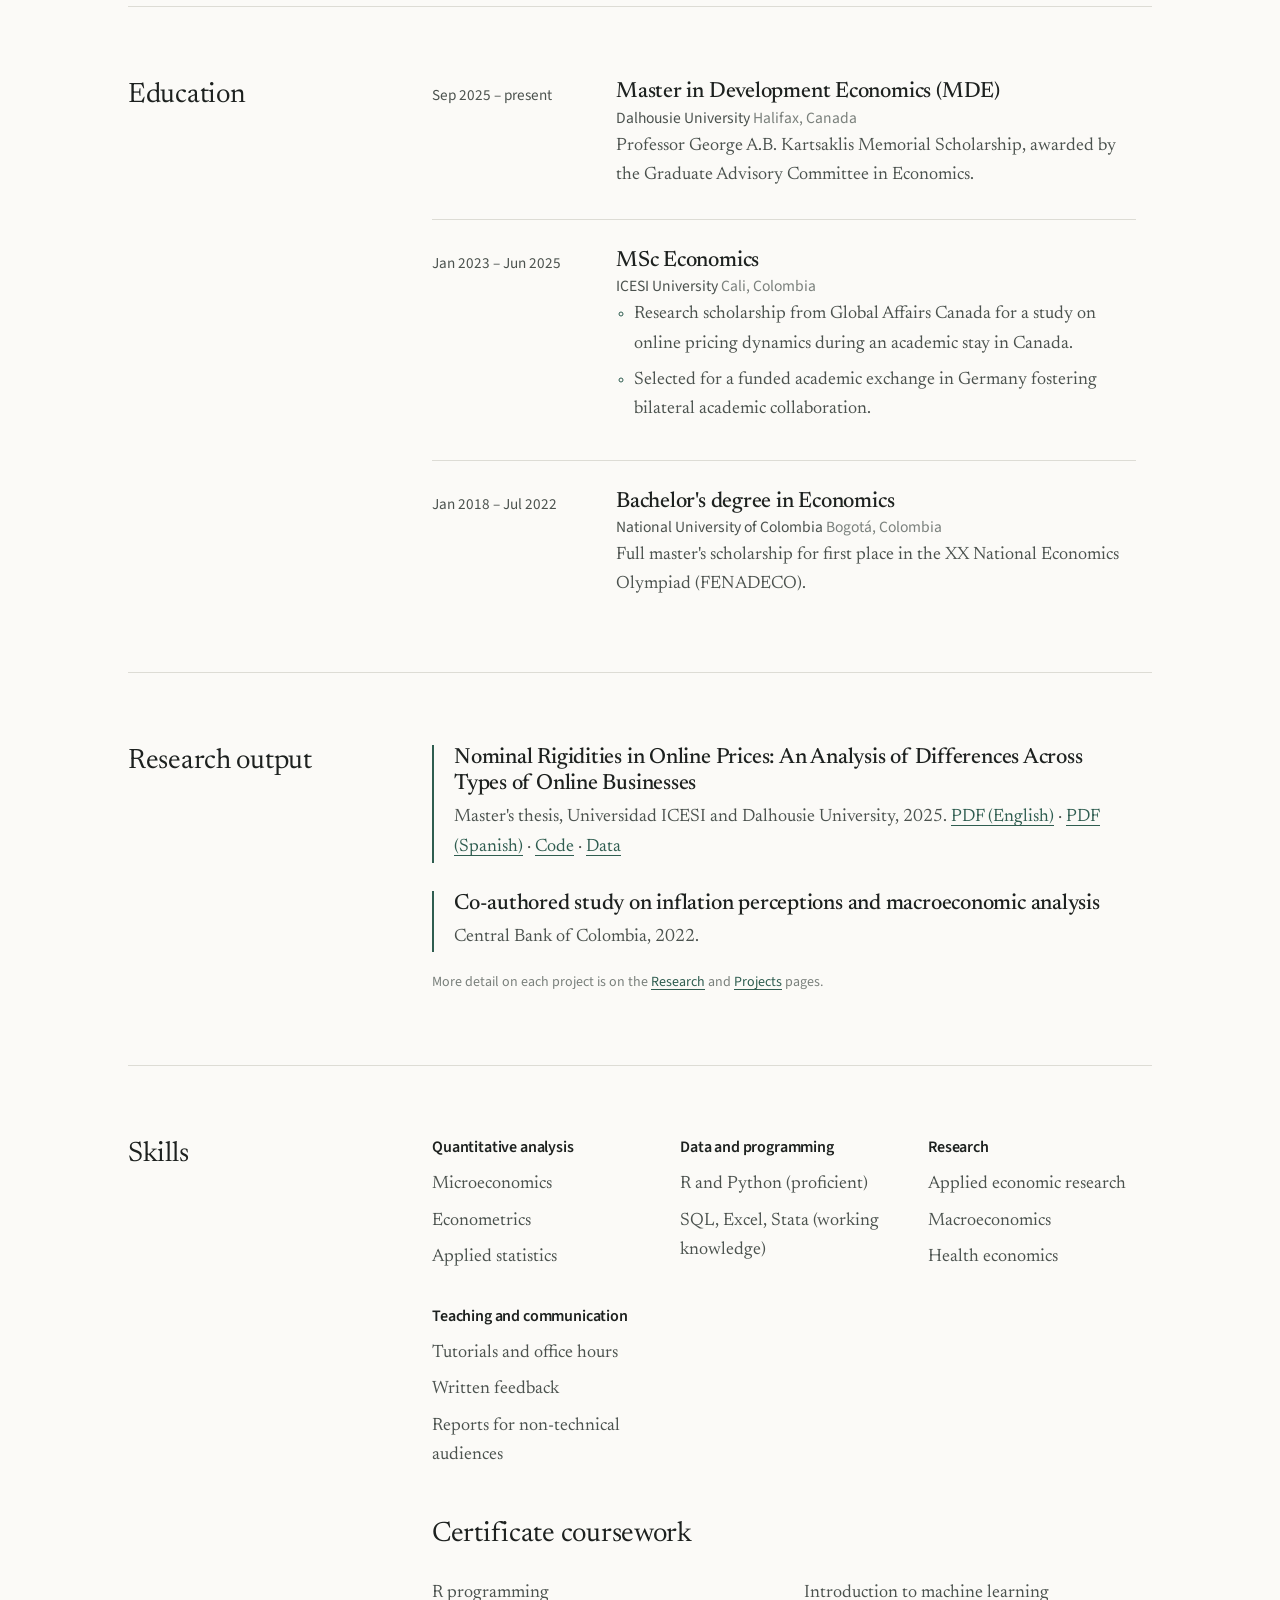
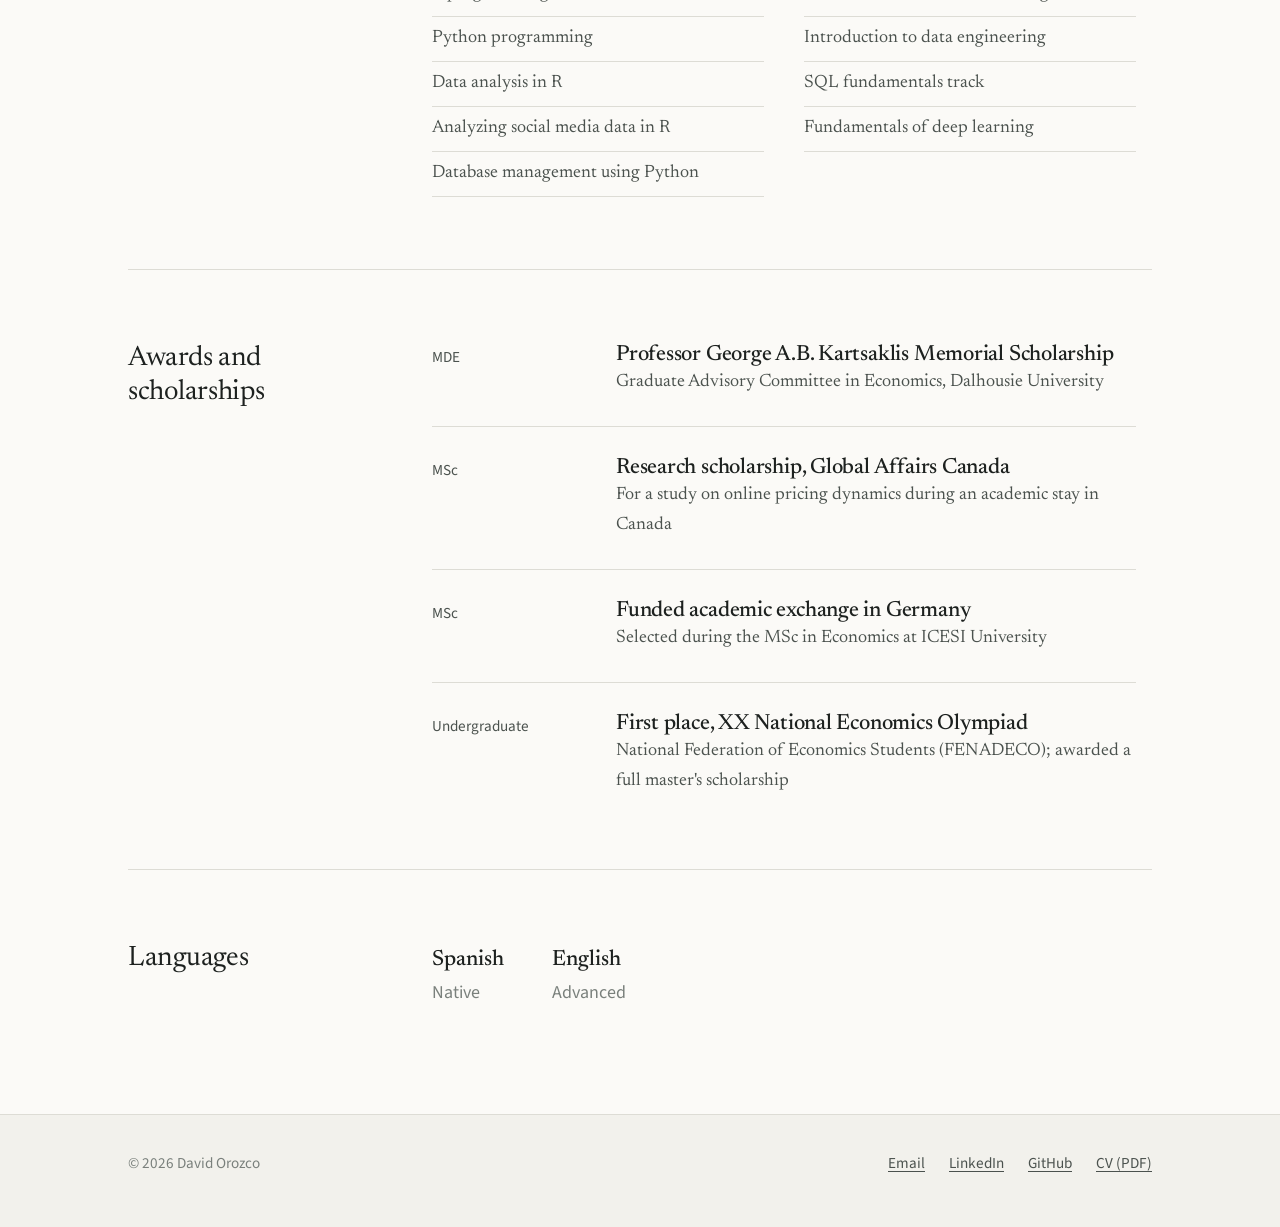
==== commit 1485604b: "Add Projects page, thesis entry, social previews and dark mode" ====
--- a/cv.html
+++ b/cv.html
@@ -4,8 +4,23 @@
   <meta charset="utf-8">
   <meta name="viewport" content="width=device-width, initial-scale=1">
   <title>CV | David Orozco</title>
-  <meta name="description" content="Curriculum vitae of David Orozco, economist.">
+  <meta name="description" content="Curriculum vitae of David Orozco, economist and data analyst: experience in research, central banking, and healthcare data.">
   <link rel="icon" href="assets/img/favicon.svg" type="image/svg+xml">
+  <link rel="canonical" href="https://davoroz.github.io/david-orozco-site/cv.html">
+  <meta name="theme-color" content="#FBFAF7" media="(prefers-color-scheme: light)">
+  <meta name="theme-color" content="#151917" media="(prefers-color-scheme: dark)">
+
+  <!-- Social preview (LinkedIn, X, Slack, WhatsApp…) -->
+  <meta property="og:type" content="website">
+  <meta property="og:site_name" content="David Orozco">
+  <meta property="og:title" content="CV | David Orozco">
+  <meta property="og:description" content="Curriculum vitae of David Orozco, economist and data analyst: experience in research, central banking, and healthcare data.">
+  <meta property="og:url" content="https://davoroz.github.io/david-orozco-site/cv.html">
+  <meta property="og:image" content="https://davoroz.github.io/david-orozco-site/assets/img/og-image.png">
+  <meta property="og:image:width" content="1200">
+  <meta property="og:image:height" content="630">
+  <meta property="og:image:alt" content="David Orozco, economist and data analyst, with a stylised sticky-price line.">
+  <meta name="twitter:card" content="summary_large_image">
   <link rel="preconnect" href="https://fonts.googleapis.com">
   <link rel="preconnect" href="https://fonts.gstatic.com" crossorigin>
   <link href="https://fonts.googleapis.com/css2?family=Newsreader:ital,opsz,wght@0,6..72,300..600;1,6..72,400&family=Source+Sans+3:wght@400;600&display=swap" rel="stylesheet">
@@ -23,6 +38,7 @@
         <ul>
           <li><a href="index.html">About</a></li>
           <li><a href="research.html">Research</a></li>
+          <li><a href="projects.html">Projects</a></li>
           <li><a href="cv.html" aria-current="page">CV</a></li>
         </ul>
       </nav>
@@ -227,10 +243,14 @@
         <h2 class="section__title" id="output">Research output</h2>
         <div class="section__body">
           <div class="output-item">
+            <h3>Nominal Rigidities in Online Prices: An Analysis of Differences Across Types of Online Businesses</h3>
+            <p>Master's thesis, Universidad ICESI and Dalhousie University, 2025. <a href="https://github.com/davoroz/price-rigidities-colombia/blob/main/paper/nominal_rigidities_online_prices_colombia_EN.pdf" target="_blank" rel="noopener">PDF (English)</a> · <a href="https://github.com/davoroz/price-rigidities-colombia/blob/main/paper/rigideces_nominales_precios_en_linea_colombia_ES.pdf" target="_blank" rel="noopener">PDF (Spanish)</a> · <a href="https://github.com/davoroz/price-rigidities-colombia" target="_blank" rel="noopener">Code</a> · <a href="https://doi.org/10.5281/zenodo.22926028" target="_blank" rel="noopener">Data</a></p>
+          </div>
+          <div class="output-item" style="margin-top:1.75rem">
             <h3>Co-authored study on inflation perceptions and macroeconomic analysis</h3>
             <p>Central Bank of Colombia, 2022.</p>
           </div>
-          <p class="section__note" style="margin-top:1.25rem">More detail on each project is on the <a href="research.html">Research page</a>.</p>
+          <p class="section__note" style="margin-top:1.25rem">More detail on each project is on the <a href="research.html">Research</a> and <a href="projects.html">Projects</a> pages.</p>
         </div>
       </section>
 
--- a/styles.css
+++ b/styles.css
@@ -15,6 +15,11 @@
   --accent:       #2F5D50;   /* bottle green: the single accent */
   --accent-dark:  #224238;
   --accent-tint:  #E6EEEA;
+  --on-accent:    #FFFFFF;   /* text on accent buttons */
+  --header-bg:    rgba(251, 250, 247, 0.94);
+  --figure-bg:    #FAF8F4;   /* frame behind light-background figures */
+
+  color-scheme: light dark;
 
   /* Type */
   --serif: "Newsreader", "Iowan Old Style", "Palatino Linotype", Palatino, Georgia, serif;
@@ -33,6 +38,23 @@
   --prose-max: 40rem;
   --gutter:    clamp(1.25rem, 4vw, 3rem);
   --header-h:  4.25rem;
+}
+
+/* Dark mode: follows the visitor's system setting */
+@media (prefers-color-scheme: dark) {
+  :root {
+    --paper:        #151917;
+    --paper-deep:   #1C211F;
+    --ink:          #E6E8E3;
+    --ink-soft:     #B4BBB6;
+    --ink-faint:    #8D958F;
+    --rule:         #2F3632;
+    --accent:       #7FBDA8;
+    --accent-dark:  #A9D5C5;   /* hover: lighter on dark */
+    --accent-tint:  #1F302A;
+    --on-accent:    #0F1D18;
+    --header-bg:    rgba(21, 25, 23, 0.92);
+  }
 }
 
 /* ---------- 2. Reset & base ---------- */
@@ -98,7 +120,7 @@
   position: fixed;
   inset: 0 0 auto 0;
   z-index: 50;
-  background: rgba(251, 250, 247, 0.94);
+  background: var(--header-bg);
   backdrop-filter: saturate(1.2) blur(6px);
   border-bottom: 1px solid transparent;
   transition: border-color 0.2s ease;
@@ -235,12 +257,12 @@
   padding: 0.7rem 1.35rem;
   border-radius: 3px;
   background: var(--accent);
-  color: #fff;
+  color: var(--on-accent);
   text-decoration: none;
   border: 1px solid var(--accent);
   transition: background-color 0.15s ease;
 }
-.button:hover { background: var(--accent-dark); color: #fff; text-decoration: none; }
+.button:hover { background: var(--accent-dark); border-color: var(--accent-dark); color: var(--on-accent); text-decoration: none; }
 
 .text-link {
   font-family: var(--sans);
@@ -255,7 +277,7 @@
 
 /* ---------- 6. Home hero ---------- */
 .hero {
-  padding: clamp(3.5rem, 10vw, 7.5rem) 0 0;
+  padding-top: clamp(3.5rem, 10vw, 7.5rem);
 }
 .hero__name {
   font-size: var(--fs-hero);
@@ -397,6 +419,94 @@
 .institutions strong { font-weight: 500; }
 .institutions span { color: var(--ink-soft); }
 
+/* ---------- 8b. Case studies (Projects page) ---------- */
+.case__question {
+  font-size: var(--fs-md);
+  line-height: 1.5;
+  margin-top: 0;
+}
+.stats {
+  list-style: none;
+  display: grid;
+  grid-template-columns: repeat(auto-fit, minmax(8.5rem, 1fr));
+  gap: 1px;
+  background: var(--rule);
+  border: 1px solid var(--rule);
+  margin: 2rem 0;
+}
+.stats li { background: var(--paper); padding: 1rem 1.1rem; }
+.stats strong {
+  display: block;
+  font-size: var(--fs-lg);
+  font-weight: 400;
+  line-height: 1.15;
+  font-variant-numeric: lining-nums tabular-nums;
+}
+.stats span {
+  display: block;
+  margin-top: 0.3rem;
+  font-family: var(--sans);
+  font-size: var(--fs-small);
+  line-height: 1.35;
+  color: var(--ink-soft);
+}
+.case h3 {
+  font-family: var(--sans);
+  font-size: 1rem;
+  font-weight: 600;
+  margin: 2.25rem 0 0.6rem;
+}
+.case ul.plain { padding-left: 1.1rem; }
+.case ul.plain li { margin-bottom: 0.45rem; }
+.case ul.plain li::marker { color: var(--accent); }
+
+.figure { margin: 2rem 0; }
+.figure img {
+  width: 100%;
+  height: auto;
+  background: var(--figure-bg);
+  border: 1px solid var(--rule);
+  border-radius: 3px;
+}
+.figure figcaption {
+  font-family: var(--sans);
+  font-size: var(--fs-small);
+  color: var(--ink-faint);
+  margin-top: 0.6rem;
+  line-height: 1.45;
+}
+
+.table-scroll { overflow-x: auto; margin: 1rem 0 0.5rem; }
+.data-table {
+  width: 100%;
+  min-width: 34rem;
+  border-collapse: collapse;
+  font-family: var(--sans);
+  font-size: 0.95rem;
+  font-variant-numeric: tabular-nums;
+}
+.data-table th, .data-table td {
+  padding: 0.55rem 0.75rem;
+  border-bottom: 1px solid var(--rule);
+  text-align: right;
+}
+.data-table th:first-child, .data-table td:first-child { text-align: left; padding-left: 0; }
+.data-table thead th {
+  font-weight: 600;
+  color: var(--ink-soft);
+  font-size: var(--fs-small);
+  vertical-align: bottom;
+  border-bottom-color: var(--ink-faint);
+}
+.data-table td:first-child small { display: block; color: var(--ink-faint); font-size: 0.85rem; }
+.data-table tfoot td { font-weight: 600; border-bottom: 0; }
+.table-note {
+  font-family: var(--sans);
+  font-size: var(--fs-small);
+  color: var(--ink-faint);
+  margin: 0;
+}
+
 /* ---------- 9. CV entries ---------- */
 .entries { list-style: none; }
 .entry {
@@ -509,7 +619,7 @@
 
 /* ---------- 11. Responsive ---------- */
 @media (max-width: 860px) {
-  .section { grid-template-columns: 1fr; gap: 1.25rem; }
+  .section { grid-template-columns: minmax(0, 1fr); gap: 1.25rem; }
   .hero__intro { grid-template-columns: 1fr; }
   .institutions li { grid-template-columns: 1fr; }
 }
@@ -544,6 +654,7 @@
 @media print {
   .site-header, .site-footer, .nav-toggle, .actions, .cv-contents, .price-path, .hero__caption { display: none !important; }
   main { padding-top: 0; }
+  :root { --paper: #fff; --ink: #000; --ink-soft: #222; --ink-faint: #555; --rule: #ccc; --accent: #2F5D50; --accent-dark: #224238; }
   body { background: #fff; font-size: 11pt; }
   .section, .entry { break-inside: avoid; }
   a { color: inherit; text-decoration: none; }
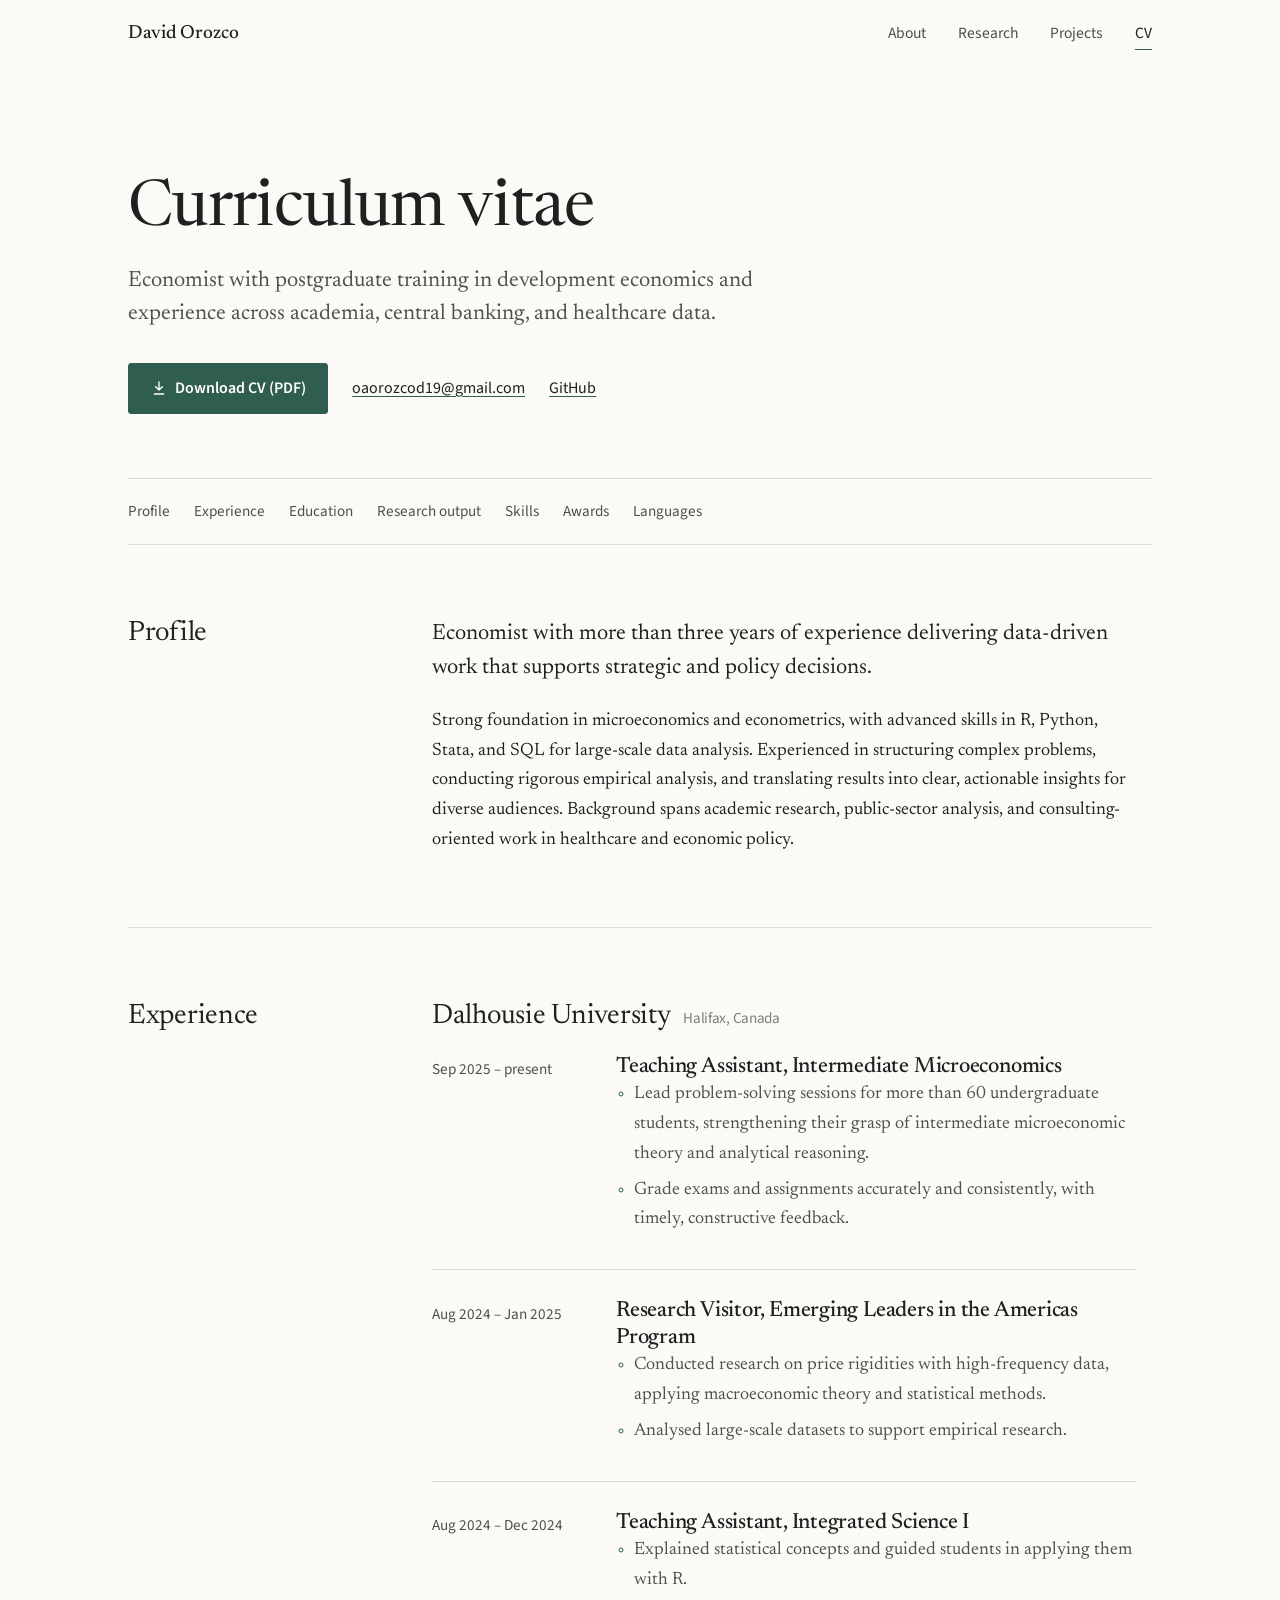
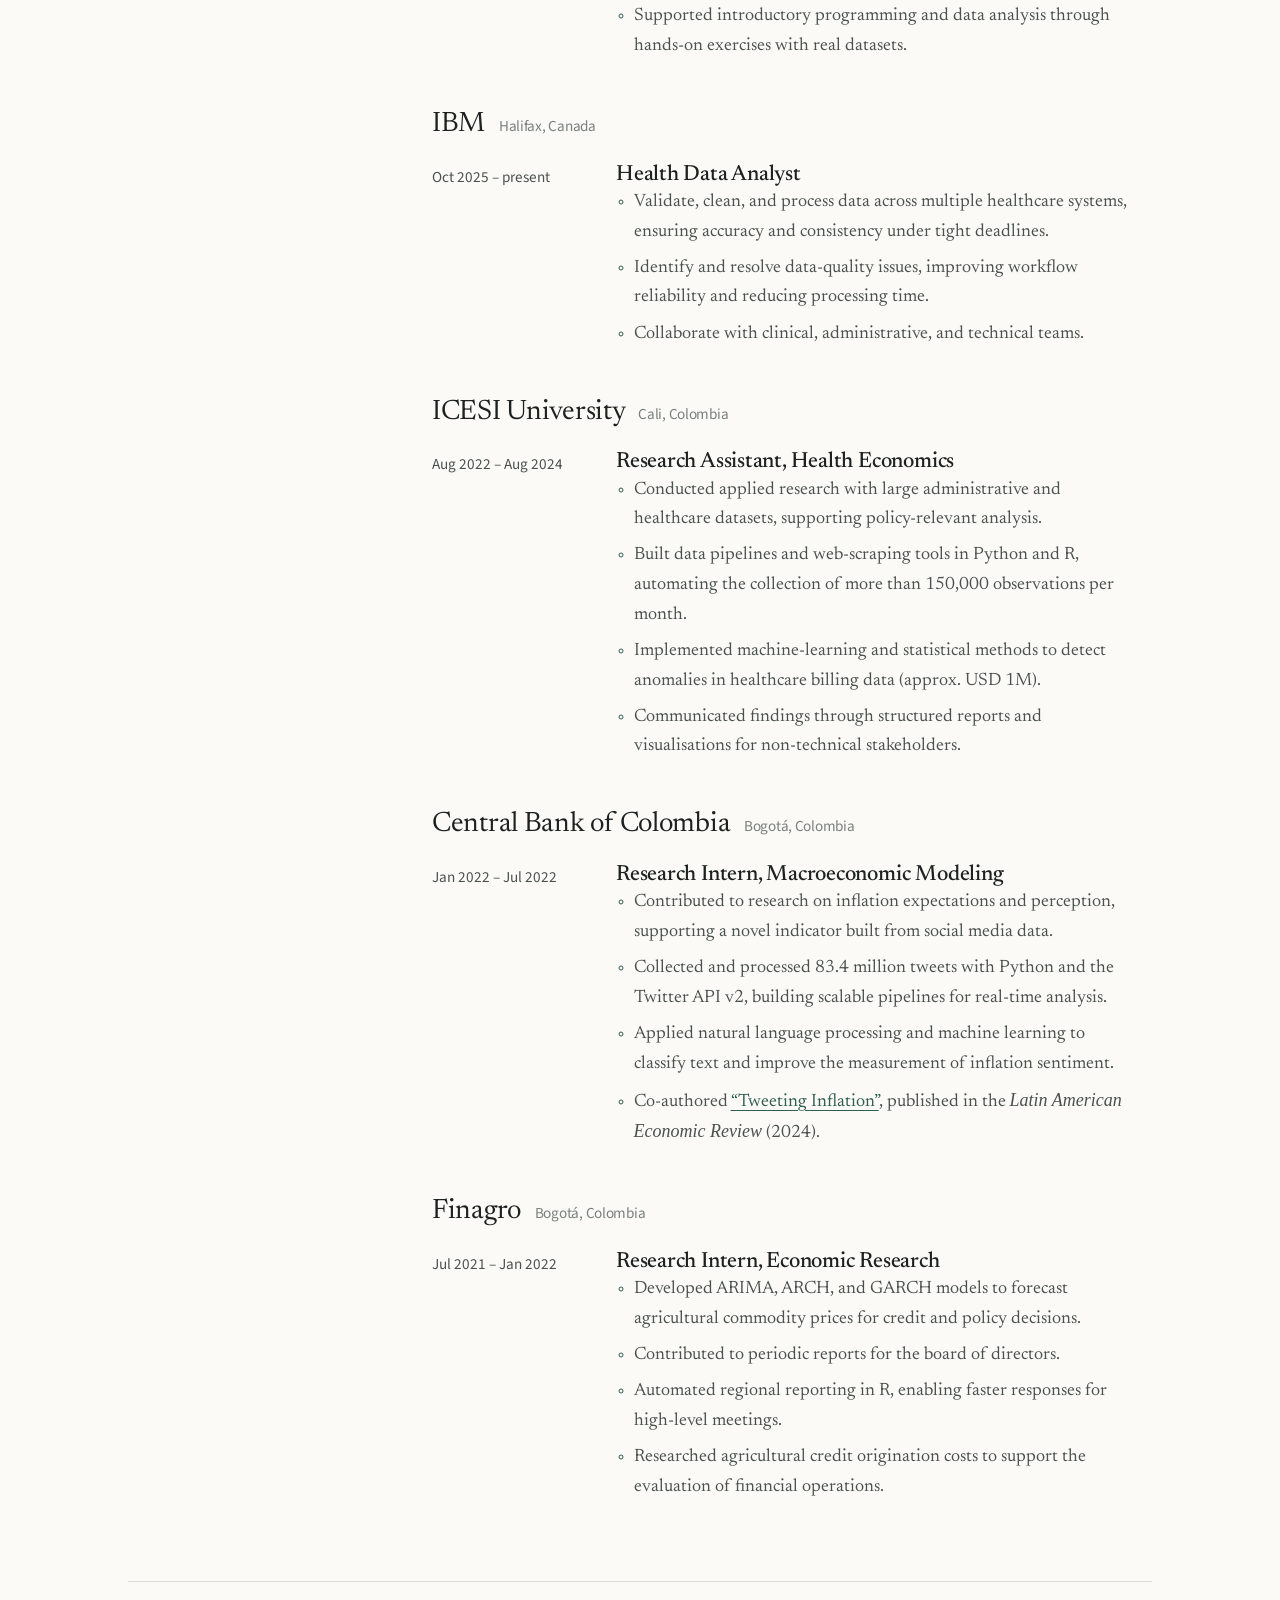
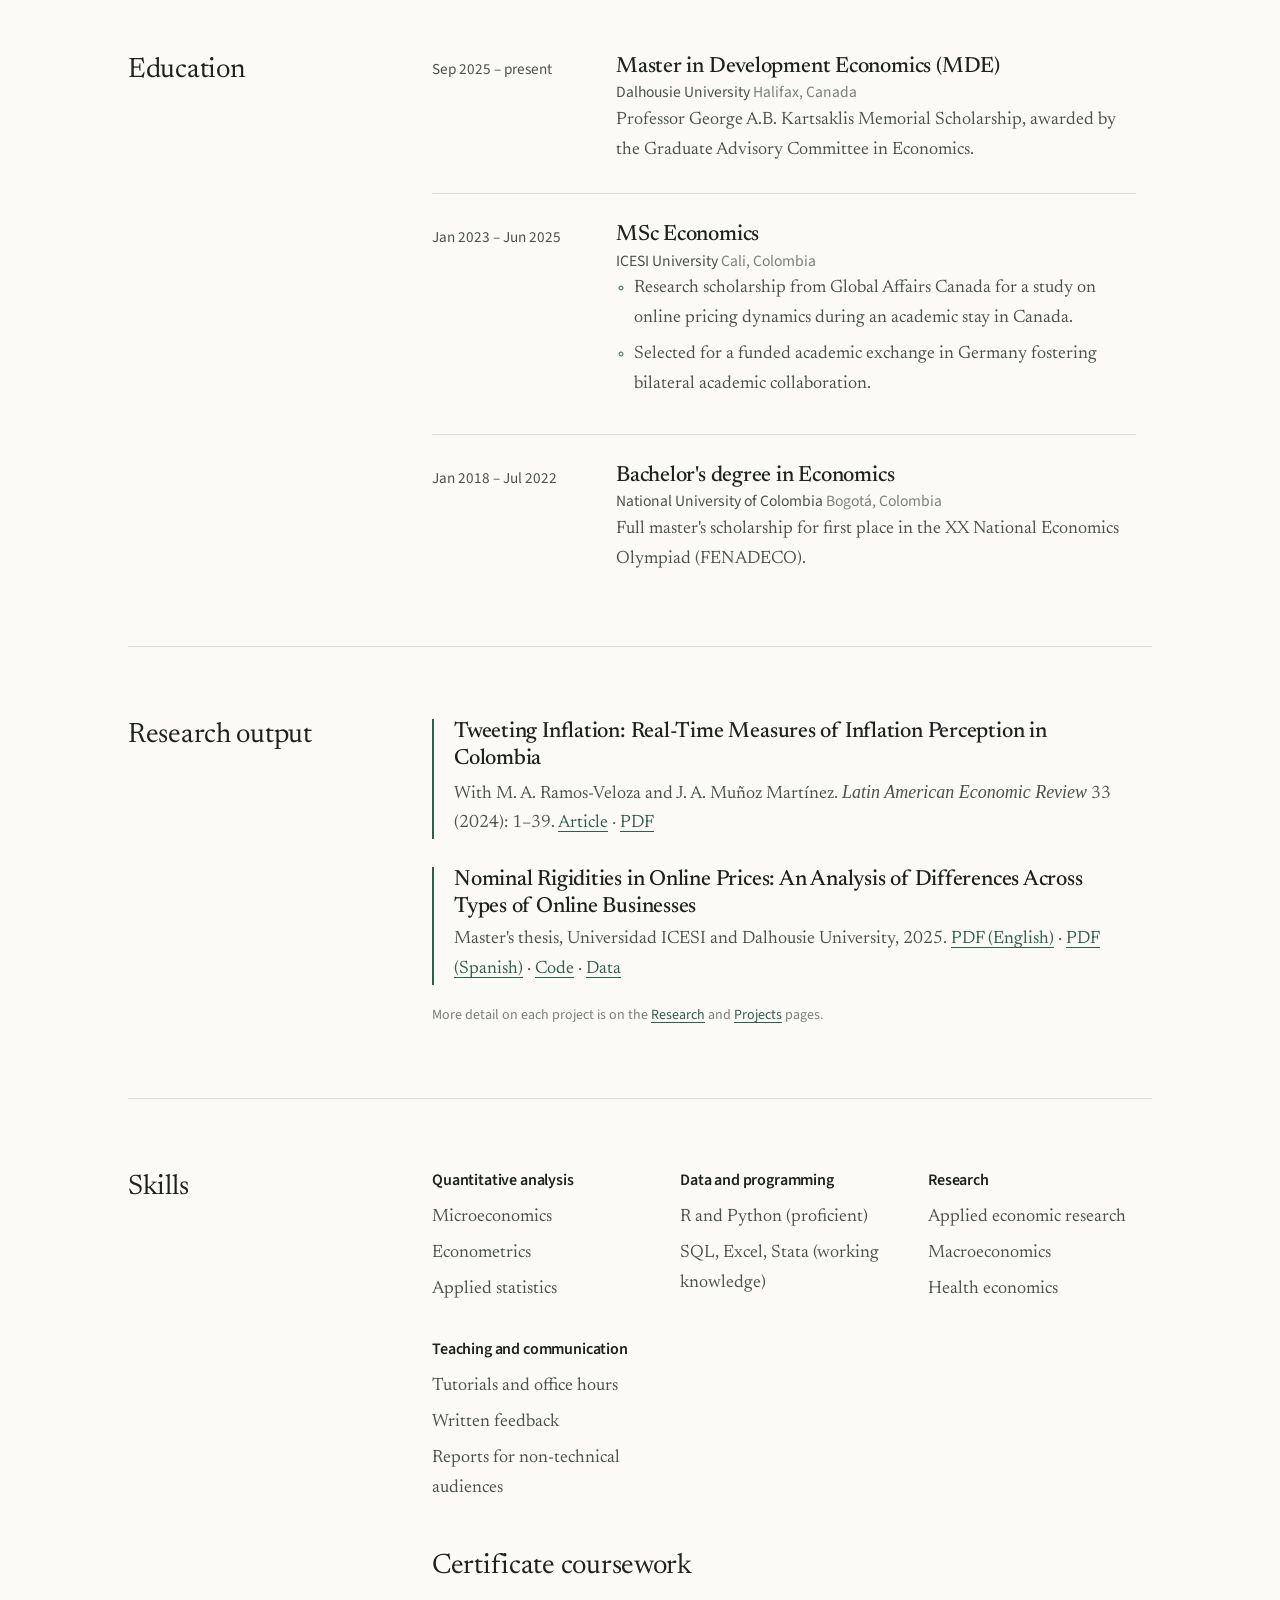
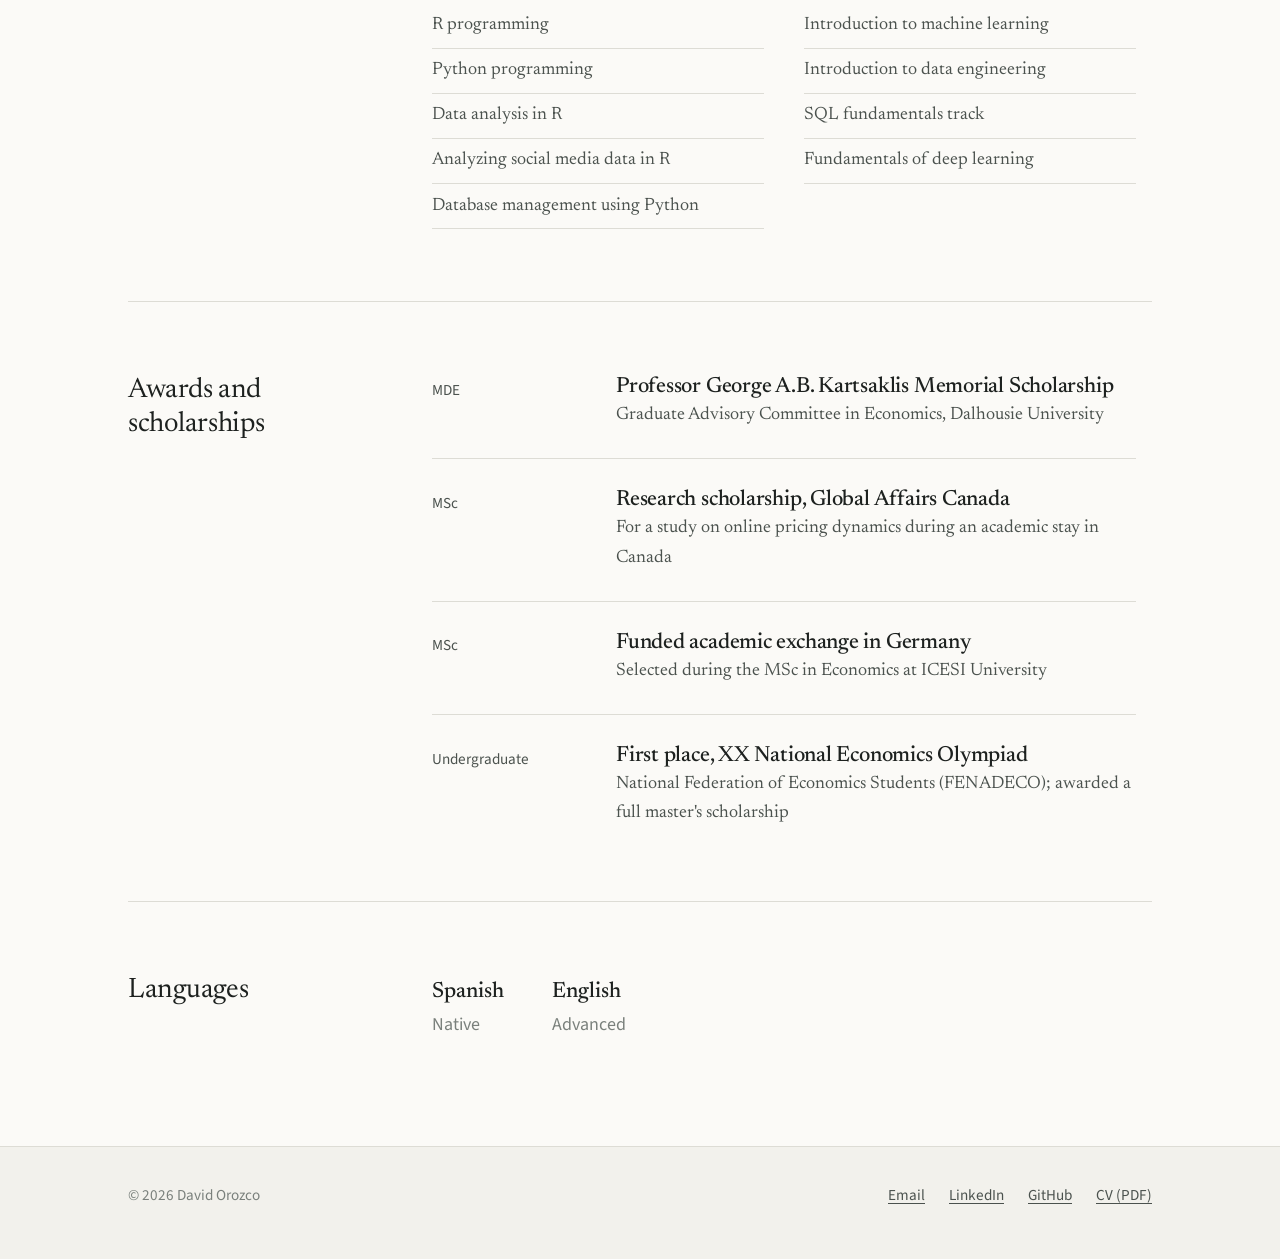
==== commit 1333a410: "Add Latin American Economic Review article; richer inflation project; figure fix" ====
--- a/cv.html
+++ b/cv.html
@@ -171,9 +171,9 @@
                   <h4 class="entry__title">Research Intern, Macroeconomic Modeling</h4>
                   <ul>
                     <li>Contributed to research on inflation expectations and perception, supporting a novel indicator built from social media data.</li>
-                    <li>Collected and processed more than 80 million tweets with Python and the Twitter API, building scalable pipelines for real-time analysis.</li>
+                    <li>Collected and processed 83.4 million tweets with Python and the Twitter API v2, building scalable pipelines for real-time analysis.</li>
                     <li>Applied natural language processing and machine learning to classify text and improve the measurement of inflation sentiment.</li>
-                    <li>Co-authored a study linking these data-driven insights to macroeconomic analysis.</li>
+                    <li>Co-authored <a href="https://www.latinaer.org/index.php/laer/article/view/302" target="_blank" rel="noopener">“Tweeting Inflation”</a>, published in the <em>Latin American Economic Review</em> (2024).</li>
                   </ul>
                 </div>
               </li>
@@ -243,12 +243,12 @@
         <h2 class="section__title" id="output">Research output</h2>
         <div class="section__body">
           <div class="output-item">
+            <h3>Tweeting Inflation: Real-Time Measures of Inflation Perception in Colombia</h3>
+            <p>With M. A. Ramos-Veloza and J. A. Muñoz Martínez. <em>Latin American Economic Review</em> 33 (2024): 1–39. <a href="https://www.latinaer.org/index.php/laer/article/view/302" target="_blank" rel="noopener">Article</a> · <a href="https://www.latinaer.org/index.php/laer/article/download/302/153" target="_blank" rel="noopener">PDF</a></p>
+          </div>
+          <div class="output-item" style="margin-top:1.75rem">
             <h3>Nominal Rigidities in Online Prices: An Analysis of Differences Across Types of Online Businesses</h3>
             <p>Master's thesis, Universidad ICESI and Dalhousie University, 2025. <a href="https://github.com/davoroz/price-rigidities-colombia/blob/main/paper/nominal_rigidities_online_prices_colombia_EN.pdf" target="_blank" rel="noopener">PDF (English)</a> · <a href="https://github.com/davoroz/price-rigidities-colombia/blob/main/paper/rigideces_nominales_precios_en_linea_colombia_ES.pdf" target="_blank" rel="noopener">PDF (Spanish)</a> · <a href="https://github.com/davoroz/price-rigidities-colombia" target="_blank" rel="noopener">Code</a> · <a href="https://doi.org/10.5281/zenodo.22926028" target="_blank" rel="noopener">Data</a></p>
-          </div>
-          <div class="output-item" style="margin-top:1.75rem">
-            <h3>Co-authored study on inflation perceptions and macroeconomic analysis</h3>
-            <p>Central Bank of Colombia, 2022.</p>
           </div>
           <p class="section__note" style="margin-top:1.25rem">More detail on each project is on the <a href="research.html">Research</a> and <a href="projects.html">Projects</a> pages.</p>
         </div>
--- a/styles.css
+++ b/styles.css
@@ -17,7 +17,7 @@
   --accent-tint:  #E6EEEA;
   --on-accent:    #FFFFFF;   /* text on accent buttons */
   --header-bg:    rgba(251, 250, 247, 0.94);
-  --figure-bg:    #FAF8F4;   /* frame behind light-background figures */
+  --figure-bg:    #FBF9F4;   /* frame behind light-background figures */
 
   color-scheme: light dark;
 
@@ -78,6 +78,7 @@
 }
 
 img, svg { max-width: 100%; display: block; }
+img { height: auto; }
 
 a {
   color: var(--accent);
@@ -464,6 +465,9 @@
 .figure img {
   width: 100%;
   height: auto;
+  aspect-ratio: 16 / 7;      /* wide, short frame; the chart is centred inside */
+  object-fit: contain;
+  padding: 0.75rem;
   background: var(--figure-bg);
   border: 1px solid var(--rule);
   border-radius: 3px;
@@ -625,6 +629,7 @@
 }
 
 @media (max-width: 680px) {
+  .figure img { aspect-ratio: auto; padding: 0.25rem; }
   .nav-toggle { display: inline-block; }
   .site-nav {
     position: absolute;
